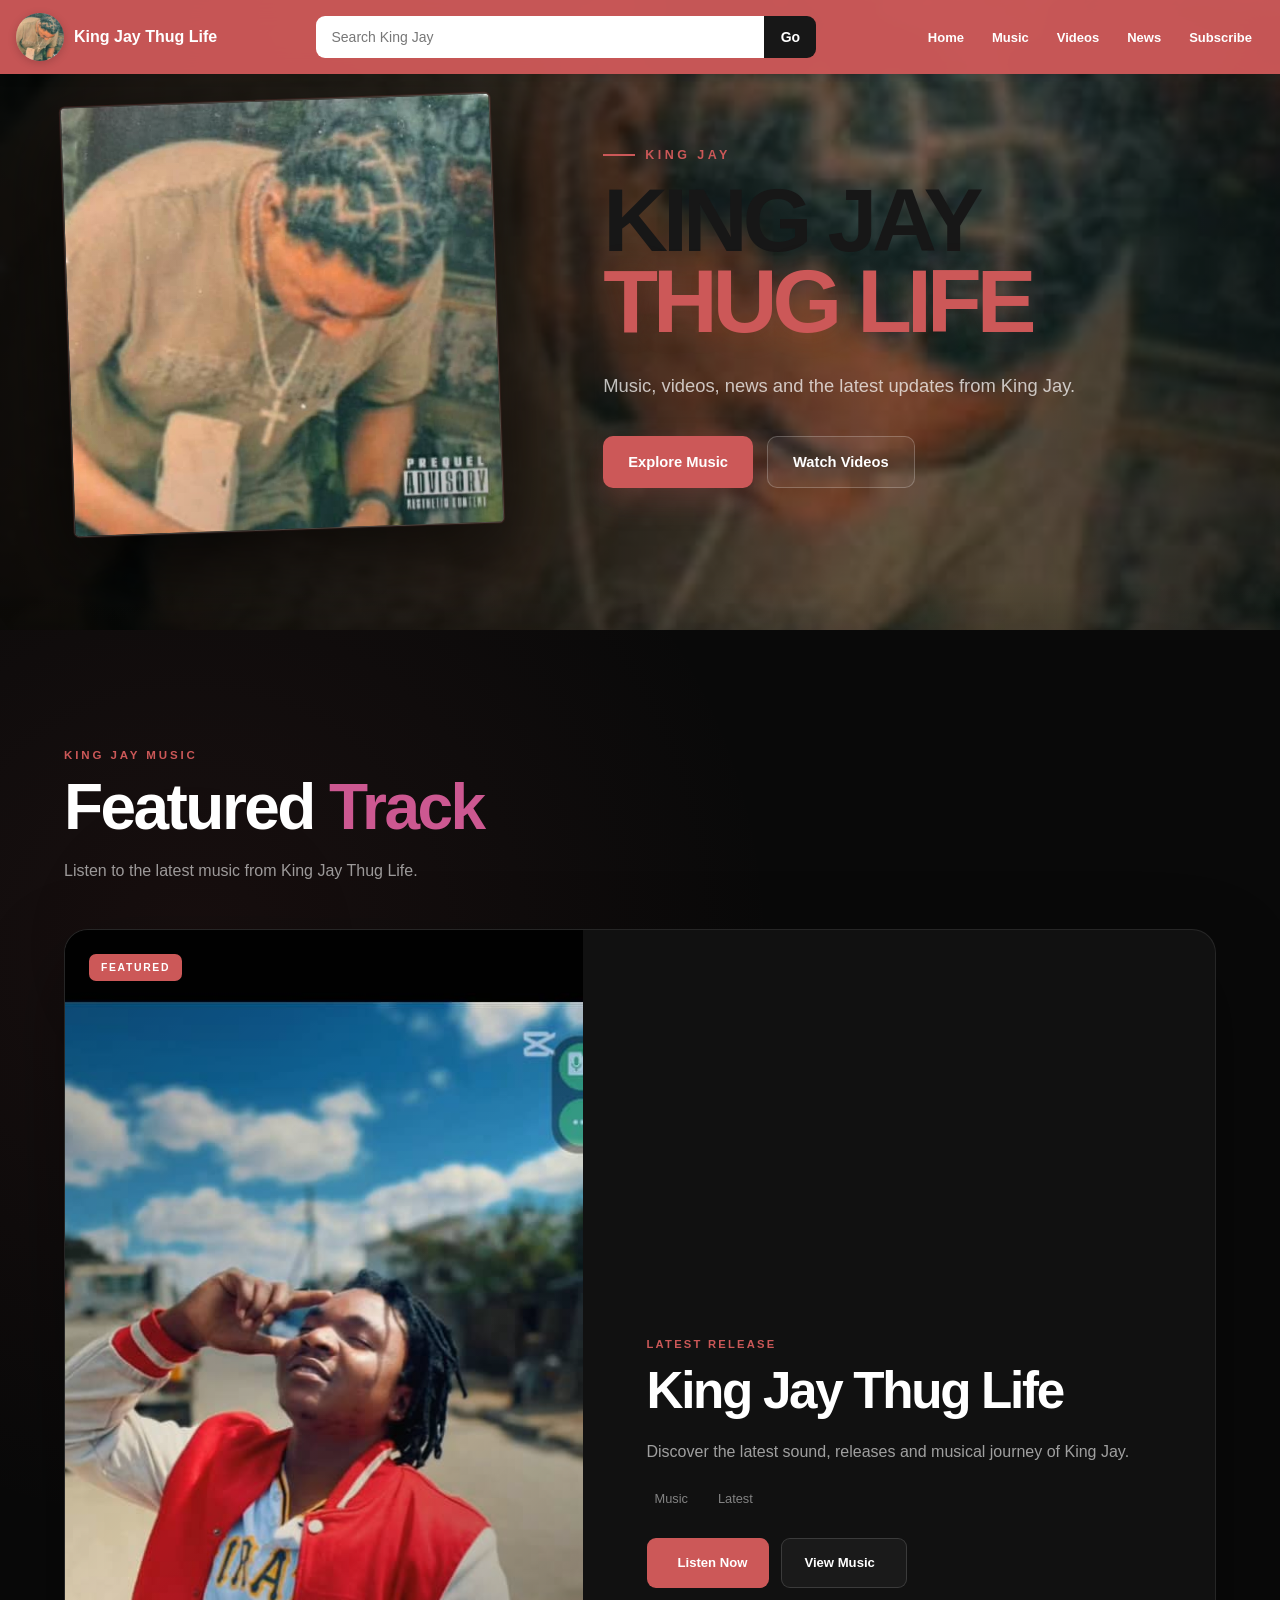
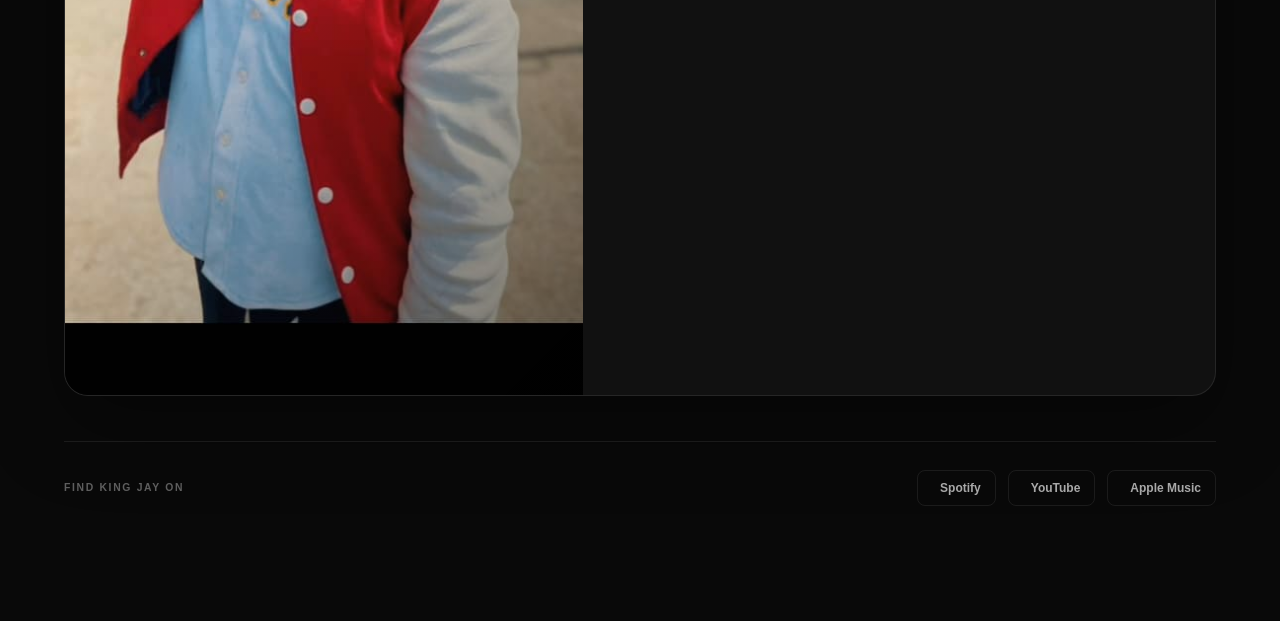
==== index.html @ 15e90f4a "Add files via upload" ====
<!DOCTYPE html>

<html lang="en">

<head>

<meta charset="UTF-8">

<meta
    name="viewport"
    content="width=device-width, initial-scale=1.0"
>

<meta
    name="description"
    content="King Jay Thug Life — Music, Videos, News and Updates"
>

<meta
    name="theme-color"
    content="#cc5858"
>

<title>King Jay Thug Life</title>
<link rel="stylesheet" href="CSS/headers.css">
<link rel="stylesheet" href="CSS/hero.css">
<link rel="stylesheet" href="CSS/feature.css">


</head>

<body>
<!-- =========================================================
     HEADER
========================================================== -->

<header class="header">


    <!-- =====================================================
         LEFT HEADER
    ====================================================== -->

    <div class="leftheader-wrapper">

        <div class="brand-image">

            <a href="home.html">

                <img
                    src="images/kingjay (1).jpeg"
                    alt="King Jay"
                    width="50"
                    height="50"
                >

            </a>

        </div>


        <div class="band-wrapper">

            <a href="home.html">
                King Jay Thug Life
            </a>

        </div>

    </div>



    <!-- =====================================================
         MIDDLE HEADER
    ====================================================== -->

    <div class="middleheader-wrapper">

        <form
            action=""
            method="post"
            class="search-form"
        >

            <div class="search-wrapper">

                <input
                    type="text"
                    name="search"
                    class="search"
                    placeholder="Search King Jay"
                    aria-label="Search King Jay"
                >

                <button
                    type="submit"
                    name="submit-search"
                    class="gobtn"
                >
                    Go
                </button>

            </div>

        </form>

    </div>



    <!-- =====================================================
         DESKTOP NAVIGATION
    ====================================================== -->

    <div class="rightheader-wrapper">


        <nav
            class="desktop-navigation"
            aria-label="Main navigation"
        >

<a href="#" class="nav">Home</a>

<a href="#" class="nav">Music</a>
<a href="#" class="nav">Videos</a>
<a href="#" class="nav">News</a>
<a href="#" class="nav">Subscribe</a>

        </nav>


    </div>



    <!-- =====================================================
         MOBILE HAMBURGER
    ====================================================== -->

    <button
        type="button"
        class="menu-toggle"
        id="menu-toggle"
        aria-label="Open menu"
        aria-expanded="false"
        aria-controls="mobile-menu"
    >

        <span></span>
        <span></span>
        <span></span>

    </button>


</header>



<!-- =========================================================
     MOBILE MENU OVERLAY
========================================================== -->

<div
    class="menu-overlay"
    id="menu-overlay"
    aria-hidden="true"
></div>



<!-- =========================================================
     MOBILE OFF-CANVAS MENU
========================================================== -->

<aside
    class="mobile-menu"
    id="mobile-menu"
    aria-label="Mobile navigation"
>


    <!-- Mobile menu top -->

    <div class="mobile-menu-header">


        <div class="mobile-menu-brand">


            <a href="home.html">

                <img
                    src="images/kingjay (1).jpeg"
                    alt="King Jay"
                    width="45"
                    height="45"
                >

            </a>


            <span>
                King Jay Thug Life
            </span>


        </div>



        <button
            type="button"
            class="menu-close"
            id="menu-close"
            aria-label="Close menu"
        >

            <span>&times;</span>

        </button>


    </div>



    <!-- Mobile search -->

    <div class="mobile-search-wrapper">


        <form
            action=""
            method="post"
            class="search-form"
        >

            <div class="search-wrapper">

                <input
                    type="text"
                    name="search"
                    class="search"
                    placeholder="Search King Jay"
                    aria-label="Search King Jay"
                >

                <button
                    type="submit"
                    name="submit-search"
                    class="gobtn"
                >
                    Go
                </button>

            </div>

        </form>


    </div>



    <!-- Mobile navigation -->

    <nav
        class="mobile-navigation"
        aria-label="Mobile main navigation"
    >


    <a href="#" class="nav">Home</a>


          <a href="#" class="nav">Music</a>


        <a href="#" class="nav">Videos</a>


          <a href="#" class="nav">News</a>
        <a href="#" class="nav">Subscribe</a>


    </nav>


</aside>



<!-- =========================================================
     MAIN CONTENT
========================================================== -->

    <main id="main-content">


    <!-- =========================================================
         HERO SECTION
    ========================================================== -->

    <section
        class="hero"
        id="hero"
        aria-labelledby="hero-title"
    >


        <!-- Hero visual -->

        <div class="hero-background">

            <img
                src="images/kingjay (1).jpeg"
                alt=""
                aria-hidden="true"
            >

        </div>


        <!-- Dark / visual overlay -->

        <div
            class="hero-overlay"
            aria-hidden="true"
        ></div>


        <!-- Hero content -->

        <div class="hero-container">


            <!-- Artist image -->

            <div class="hero-image-wrapper">

                <div class="hero-image">

                    <img
                        src="images/kingjay (1).jpeg"
                        alt="King Jay"
                    >

                </div>

            </div>



            <!-- Artist information -->

            <div class="hero-content">


                <span class="hero-label">
                    KING JAY
                </span>


                <h1 id="hero-title">
                    King Jay
                    <span>Thug Life</span>
                </h1>


                <p class="hero-description">
                    Music, videos, news and the latest
                    updates from King Jay.
                </p>



                <!-- Hero actions -->

                <div class="hero-actions">


                    <a
                        href="music.html"
                        class="hero-btn hero-btn-primary"
                    >
                        Explore Music
                    </a>


                    <a
                        href="videos.html"
                        class="hero-btn hero-btn-secondary"
                    >
                        Watch Videos
                    </a>


                </div>


            </div>


        </div>


        <!-- Scroll indicator -->

        <a
            href="#featured"
            class="hero-scroll"
            aria-label="Scroll to featured content"
        >

            <span>
                Explore
            </span>

            <span
                class="hero-scroll-arrow"
                aria-hidden="true"
            >
                ↓
            </span>

        </a>


    </section>



    <!-- =========================================================
         FEATURED SECTION
         Reserved for next part.
    ========================================================== -->

<section class="featured" id="featured">

    <div class="featured-container">

        <!-- SECTION HEADER -->
        <div class="section-heading">

            <span class="section-label">
                KING JAY MUSIC
            </span>

            <h2>
                Featured <span>Track</span>
            </h2>

            <p>
                Listen to the latest music from King Jay Thug Life.
            </p>

        </div>


        <!-- FEATURED MUSIC CARD -->
        <article class="featured-music-card">

            <!-- ARTWORK -->
            <div class="featured-artwork">

                <img
                    src="images/kingjay (6).jpeg"
                    alt="King Jay featured music artwork"
                >

                <div class="artwork-overlay">
                    <span class="artwork-badge">
                        FEATURED
                    </span>
                </div>

            </div>


            <!-- MUSIC INFORMATION -->
            <div class="featured-music-info">

                <span class="track-category">
                    LATEST RELEASE
                </span>

                <h3>
                    King Jay Thug Life
                </h3>

                <p class="track-description">
                    Discover the latest sound, releases and
                    musical journey of King Jay.
                </p>


                <!-- MUSIC META -->
                <div class="track-meta">

                    <span>
                        <i class="fa-solid fa-music"></i>
                        Music
                    </span>

                    <span>
                        <i class="fa-regular fa-clock"></i>
                        Latest
                    </span>

                </div>


                <!-- ACTIONS -->
                <div class="track-actions">

                    <a
                        href="music.html"
                        class="track-btn track-btn-primary"
                    >
                        <i class="fa-solid fa-play"></i>
                        Listen Now
                    </a>

                    <a
                        href="music.html"
                        class="track-btn track-btn-secondary"
                    >
                        View Music
                        <i class="fa-solid fa-arrow-right"></i>
                    </a>

                </div>

            </div>

        </article>


        <!-- MUSIC PLATFORM LINKS -->
        <div class="music-platforms">

            <span class="platforms-label">
                FIND KING JAY ON
            </span>

            <div class="platform-links">

                <a href="#" aria-label="Spotify">
                    <i class="fa-brands fa-spotify"></i>
                    Spotify
                </a>

                <a href="#" aria-label="YouTube">
                    <i class="fa-brands fa-youtube"></i>
                    YouTube
                </a>

                <a href="#" aria-label="Apple Music">
                    <i class="fa-solid fa-music"></i>
                    Apple Music
                </a>

            </div>

        </div>

    </div>

</section>

</main>



<!-- =========================================================
     JAVASCRIPT
     We will connect this after the CSS.
========================================================== -->

<script src="JS/index.js"></script>


</body>

</html>
---- CSS/headers.css ----
/* ============================================================
KING JAY THUG LIFE
PROFESSIONAL RESPONSIVE HEADER
============================================================ */

/* ============================================================
GLOBAL RESET
============================================================ */

*,
*::before,
*::after {
box-sizing: border-box;
margin: 0;
padding: 0;
}

html {
scroll-behavior: smooth;
}

body {
min-width: 320px;
overflow-x: hidden;
font-family: Arial, Helvetica, sans-serif;
background: #f7f7f7;
color: #171717;
}

button,
input {
font: inherit;
}

button {
cursor: pointer;
}

a {
color: inherit;
text-decoration: none;
}

img {
display: block;
max-width: 100%;
}

/* ============================================================
HEADER
============================================================ */

.header {
position: fixed;
top: 0;
left: 0;
z-index: 1000;

width: 100%;
min-height: 74px;

display: flex;
align-items: center;

padding:
    10px
    max(16px, env(safe-area-inset-right))
    10px
    max(16px, env(safe-area-inset-left));

background: rgba(204, 88, 88, 0.97);

color: #fff;

box-shadow:
    0 2px 12px rgba(0, 0, 0, 0.12);

backdrop-filter: blur(14px);
-webkit-backdrop-filter: blur(14px);


}

/* ============================================================
LEFT HEADER
============================================================ */

.leftheader-wrapper {
flex: 0 0 auto;


display: flex;
align-items: center;

gap: 10px;

padding: 0;

border: none;

min-width: 0;


}

/* ============================================================
BRAND IMAGE
============================================================ */

.brand-image {
flex: 0 0 auto;
}

.brand-image a {
display: flex;
align-items: center;
justify-content: center;


width: 48px;
height: 48px;

overflow: hidden;

border-radius: 50%;

background: rgba(255, 255, 255, 0.15);

box-shadow:
    0 2px 8px rgba(0, 0, 0, 0.18);

transition:
    transform 0.25s ease,
    box-shadow 0.25s ease;


}

.brand-image a:hover {
transform: translateY(-1px);


box-shadow:
    0 5px 14px rgba(0, 0, 0, 0.22);


}

.brand-image img {
width: 100%;
height: 100%;
object-fit: cover;

}

/* ============================================================
BRAND NAME
============================================================ */

.band-wrapper {
min-width: 0;

font-size: 16px;
font-weight: 700;
line-height: 1.2;

white-space: nowrap;

}

.band-wrapper a {
display: block;

overflow: hidden;
text-overflow: ellipsis;

}

.band-wrapper a:hover {
opacity: 0.88;
}

/* ============================================================
MIDDLE HEADER
============================================================ */

.middleheader-wrapper {
flex: 1 1 auto;

min-width: 120px;

display: flex;
align-items: center;
justify-content: center;

padding: 0 14px;

}

.search-form {
width: 100%;
}

.middleheader-wrapper .search-form {
max-width: 500px;
}

/* ============================================================
SEARCH WRAPPER
============================================================ */

.search-wrapper {
width: 100%;

display: flex;
align-items: stretch;


}

/* ============================================================
SEARCH INPUT
============================================================ */

.search {
width: 100%;
min-width: 0;

height: 42px;

padding: 0 14px;

border: 1px solid rgba(255, 255, 255, 0.2);
border-right: none;

border-top-left-radius: 9px;
border-bottom-left-radius: 9px;

outline: none;

background: #fff;

color: #171717;

font-size: 14px;

transition:
    border-color 0.2s ease,
    box-shadow 0.2s ease;


}

.search::placeholder {
color: #777;
}

.search:focus {
border-color: #fff;


box-shadow:
    0 0 0 3px rgba(255, 255, 255, 0.18);


}

/* ============================================================
GO BUTTON
============================================================ */

.gobtn {
flex: 0 0 auto;


min-width: 52px;
height: 42px;

padding: 0 15px;

border: none;

border-top-right-radius: 9px;
border-bottom-right-radius: 9px;

background: #171717;
color: #fff;

font-size: 14px;
font-weight: 700;

transition:
    background 0.2s ease,
    transform 0.2s ease;


}

.gobtn:hover {
background: #000;
}

.gobtn:active {
transform: scale(0.97);
}

/* ============================================================
RIGHT HEADER
============================================================ */

.rightheader-wrapper {
flex: 0 0 auto;


display: flex;
align-items: center;
justify-content: center;

padding: 0;

gap: 5px;

border: none;


}

/* ============================================================
DESKTOP NAVIGATION
============================================================ */

.desktop-navigation {
display: flex;
align-items: center;


gap: 4px;


}

.desktop-navigation form {
margin: 0;
}

.nav {
display: inline-flex;
align-items: center;
justify-content: center;


min-height: 40px;

padding: 9px 12px;

border: none;
border-radius: 8px;

background: transparent;
color: #fff;

font-size: 13px;
font-weight: 600;

white-space: nowrap;

transition:
    background 0.2s ease,
    color 0.2s ease,
    transform 0.2s ease;


}

.nav:hover {
background: rgba(255, 255, 255, 0.15);
}

.nav:active {
transform: scale(0.97);
}

/* ============================================================
HAMBURGER BUTTON
============================================================ */

.menu-toggle {
display: none;


flex: 0 0 auto;

width: 44px;
height: 44px;

padding: 10px;

border: none;
border-radius: 9px;

background: rgba(255, 255, 255, 0.1);

align-items: center;
justify-content: center;
flex-direction: column;

gap: 5px;

transition:
    background 0.2s ease,
    transform 0.2s ease;


}

.menu-toggle:hover {
background: rgba(255, 255, 255, 0.18);
}

.menu-toggle:active {
transform: scale(0.95);
}

.menu-toggle span {
display: block;

width: 21px;
height: 2px;

border-radius: 20px;

background: #fff;

transition:
    transform 0.25s ease,
    opacity 0.2s ease;


}

/* ============================================================
MOBILE MENU OVERLAY
============================================================ */

.menu-overlay {
position: fixed;
inset: 0;


z-index: 1090;

background: rgba(0, 0, 0, 0.55);

opacity: 0;
visibility: hidden;

pointer-events: none;

transition:
    opacity 0.3s ease,
    visibility 0.3s ease;

}

/* ============================================================
MOBILE OFF-CANVAS MENU
============================================================ */

.mobile-menu {
position: fixed;

top: 0;
right: 0;
bottom: 0;

z-index: 1100;

width: min(86vw, 360px);

padding:
    max(18px, env(safe-area-inset-top))
    max(18px, env(safe-area-inset-right))
    max(24px, env(safe-area-inset-bottom))
    max(18px, env(safe-area-inset-left));

overflow-y: auto;
overscroll-behavior: contain;

background: #fff;
color: #171717;

box-shadow:
    -8px 0 30px rgba(0, 0, 0, 0.18);

transform: translateX(105%);
visibility: hidden;

transition:
    transform 0.32s cubic-bezier(0.4, 0, 0.2, 1),
    visibility 0.32s ease;

}

/* ============================================================
MOBILE MENU HEADER
============================================================ */

.mobile-menu-header {
min-height: 55px;

display: flex;
align-items: center;
justify-content: space-between;

gap: 12px;

margin-bottom: 24px;

}

.mobile-menu-brand {
min-width: 0;


display: flex;
align-items: center;

gap: 10px;

font-size: 15px;
font-weight: 700;


}

.mobile-menu-brand img {
flex: 0 0 auto;

width: 44px;
height: 44px;

object-fit: cover;

border-radius: 50%;


}

.mobile-menu-brand span {
overflow: hidden;
text-overflow: ellipsis;
white-space: nowrap;
}

/* ============================================================
MOBILE CLOSE BUTTON
============================================================ */

.menu-close {
flex: 0 0 auto;


width: 42px;
height: 42px;

display: flex;
align-items: center;
justify-content: center;

border: none;
border-radius: 50%;

background: #f1f1f1;
color: #171717;

font-size: 27px;
line-height: 1;

transition:
    background 0.2s ease,
    transform 0.2s ease;


}

.menu-close:hover {
background: #e7e7e7;
}

.menu-close:active {
transform: scale(0.92);
}

/* ============================================================
MOBILE SEARCH
============================================================ */

.mobile-search-wrapper {
width: 100%;

margin-bottom: 25px;


}

.mobile-search-wrapper .search {
border: 1px solid #ddd;
border-right: none;
}

.mobile-search-wrapper .search:focus {
border-color: #cc5858;

box-shadow:
    0 0 0 3px rgba(204, 88, 88, 0.12);

}

.mobile-search-wrapper .gobtn {
background: #cc5858;
}

.mobile-search-wrapper .gobtn:hover {
background: #b94d4d;
}

/* ============================================================
MOBILE NAVIGATION
============================================================ */

.mobile-navigation {
display: flex;
flex-direction: column;

gap: 6px;

}

.mobile-navigation form {
width: 100%;
}

.mobile-navigation .nav {
width: 100%;

min-height: 50px;

justify-content: flex-start;

padding: 12px 15px;

border-radius: 9px;

background: #f6f6f6;

color: #171717;

text-align: left;

font-size: 15px;
```

}

.mobile-navigation .nav:hover {
background: #f0e0e0;
color: #cc5858;
}

/* ============================================================
ACCESSIBILITY
============================================================ */

.menu-toggle:focus-visible,
.menu-close:focus-visible,
.nav:focus-visible,
.gobtn:focus-visible,
.search:focus-visible,
a:focus-visible {
outline: 3px solid rgba(255, 255, 255, 0.75);
outline-offset: 2px;
}

.mobile-navigation .nav:focus-visible,
.mobile-menu a:focus-visible,
.mobile-menu .menu-close:focus-visible,
.mobile-menu .search:focus-visible {
outline-color: #cc5858;
}

.sr-only {
position: absolute;

width: 1px;
height: 1px;

padding: 0;
margin: -1px;

overflow: hidden;

clip: rect(0, 0, 0, 0);

white-space: nowrap;

border: 0;

}

/* ============================================================
TABLET
============================================================ */

@media (max-width: 1100px) {

.header {
    gap: 8px;
}


.middleheader-wrapper {
    padding: 0 10px;
}


.desktop-navigation {
    gap: 2px;
}


.nav {
    padding-left: 9px;
    padding-right: 9px;

    font-size: 12px;
}


.band-wrapper {
    font-size: 15px;
}


}

/* ============================================================
SMALL TABLETS / LARGE PHONES
============================================================ */

@media (max-width: 850px) {


.header {
    min-height: 68px;

    padding-top: 8px;
    padding-bottom: 8px;
}


.leftheader-wrapper {
    flex: 0 0 auto;
}


.band-wrapper {
    max-width: 155px;
}


.middleheader-wrapper {
    padding: 0 8px;
}


.rightheader-wrapper {
    display: none;
}


.desktop-navigation {
    display: none;
}


.menu-toggle {
    display: flex;
}


.middleheader-wrapper .search-form {
    max-width: none;
}

}

/* ============================================================
MOBILE
============================================================ */

@media (max-width: 600px) {

.header {
    min-height: 64px;

    padding:
        8px
        max(12px, env(safe-area-inset-right))
        8px
        max(12px, env(safe-area-inset-left));
}


.leftheader-wrapper {
    gap: 8px;
}


.brand-image a {
    width: 42px;
    height: 42px;
}


.band-wrapper {
    max-width: 125px;

    font-size: 14px;
}


.middleheader-wrapper {
    display: none;
}


.menu-toggle {
    width: 42px;
    height: 42px;
}


.mobile-menu {
    width: min(88vw, 360px);
}

}

/* ============================================================
VERY SMALL PHONES
============================================================ */

@media (max-width: 380px) {

.band-wrapper {
    max-width: 105px;

    font-size: 13px;
}


.brand-image a {
    width: 40px;
    height: 40px;
}


.menu-toggle {
    width: 40px;
    height: 40px;
}


.mobile-menu {
    width: 92vw;
}

}

/* ============================================================
REDUCED MOTION
============================================================ */

@media (prefers-reduced-motion: reduce) {

html {
    scroll-behavior: auto;
}


*,
*::before,
*::after {
    transition-duration: 0.01ms !important;
    animation-duration: 0.01ms !important;
    animation-iteration-count: 1 !important;
}

}

/* ============================================================
   JAVASCRIPT MENU STATES
============================================================ */

.mobile-menu.active {
    transform: translateX(0);
    visibility: visible;
}


.menu-overlay.active {
    opacity: 1;
    visibility: visible;
    pointer-events: auto;
}


body.menu-is-open {
    overflow: hidden;
}


/* ============================================================
   HAMBURGER ACTIVE STATE
============================================================ */

.menu-toggle.active span:nth-child(1) {
    transform: translateY(7px) rotate(45deg);
}


.menu-toggle.active span:nth-child(2) {
    opacity: 0;
}


.menu-toggle.active span:nth-child(3) {
    transform: translateY(-7px) rotate(-45deg);
}
---- CSS/hero.css ----
```css
/* =========================================================
   KING JAY THUG LIFE
   PREMIUM HERO SECTION
   ========================================================= */

.hero {
    position: relative;
    min-height: 100vh;
    min-height: 100svh;
    width: 100%;
    display: flex;
    align-items: center;
    overflow: hidden;
    background: #080808;
    color: #fff;
    isolation: isolate;
}

/* ---------------------------------------------------------
   HERO BACKGROUND
   --------------------------------------------------------- */

.hero-background {
    position: absolute;
    inset: 0;
    z-index: -3;
    overflow: hidden;
}

.hero-background img {
    width: 100%;
    height: 100%;
    object-fit: cover;
    object-position: center;
    filter: scale(1.05);
    animation: heroBackgroundZoom 14s ease-in-out infinite alternate;
}

/* Dark cinematic overlay */

.hero-overlay {
    position: absolute;
    inset: 0;
    z-index: -2;

    background:
        linear-gradient(
            90deg,
            rgba(0, 0, 0, 0.92) 0%,
            rgba(0, 0, 0, 0.78) 38%,
            rgba(0, 0, 0, 0.48) 70%,
            rgba(0, 0, 0, 0.72) 100%
        );
}

/* Additional bottom fade */

.hero::after {
    content: "";
    position: absolute;
    left: 0;
    right: 0;
    bottom: 0;
    height: 35%;
    z-index: -1;

    background:
        linear-gradient(
            to top,
            rgba(0, 0, 0, 0.9),
            transparent
        );

    pointer-events: none;
}

/* ---------------------------------------------------------
   HERO CONTAINER
   --------------------------------------------------------- */

.hero-container {
    width: min(1200px, 92%);
    margin: 0 auto;

    display: grid;
    grid-template-columns: minmax(280px, 0.85fr) minmax(350px, 1.15fr);
    align-items: center;
    gap: clamp(40px, 7vw, 100px);

    padding-top: 100px;
    padding-bottom: 100px;
}

/* ---------------------------------------------------------
   HERO IMAGE
   --------------------------------------------------------- */

.hero-image-wrapper {
    display: flex;
    justify-content: center;
    align-items: center;
}

.hero-image {
    position: relative;
    width: clamp(240px, 34vw, 430px);
    aspect-ratio: 1 / 1;

    border-radius: 5px;
    overflow: hidden;

    border: 1px solid rgba(255, 255, 255, 0.2);

    box-shadow:
        0 30px 80px rgba(0, 0, 0, 0.65),
        0 0 0 1px rgba(204, 88, 88, 0.18);

    transform: rotate(-2deg);
    transition:
        transform 0.5s ease,
        box-shadow 0.5s ease;
}

.hero-image::before {
    content: "";
    position: absolute;
    inset: 0;
    z-index: 1;

    background:
        linear-gradient(
            135deg,
            rgba(204, 88, 88, 0.18),
            transparent 45%,
            rgba(0, 0, 0, 0.3)
        );

    pointer-events: none;
}

.hero-image img {
    width: 100%;
    height: 100%;
    display: block;

    object-fit: cover;
    object-position: center;

    transition: transform 0.7s ease;
}

.hero-image:hover {
    /*transform: rotate(0deg) translateY(-8px);*/

    box-shadow:
        0 40px 100px rgba(0, 0, 0, 0.75),
        0 0 35px rgba(204, 88, 88, 0.18);
}

.hero-image:hover img {
    transform: scale(1.06);
}

/* ---------------------------------------------------------
   HERO CONTENT
   --------------------------------------------------------- */

.hero-content {
    max-width: 650px;
    animation: heroContentReveal 0.9s ease both;
}

.hero-label {
    display: inline-flex;
    align-items: center;
    gap: 10px;

    margin-bottom: 18px;

    color: #cc5858;

    font-size: 0.78rem;
    font-weight: 800;
    letter-spacing: 0.28em;
    text-transform: uppercase;
}

.hero-label::before {
    content: "";
    width: 32px;
    height: 2px;
    background: #cc5858;
}

/* ---------------------------------------------------------
   HERO TITLE
   --------------------------------------------------------- */

.hero-content h1 {
    margin: 0;

    font-size: clamp(3.2rem, 7vw, 7rem);
    line-height: 0.9;
    letter-spacing: -0.055em;
    font-weight: 900;

    text-transform: uppercase;
}

.hero-content h1 span {
    display: block;

    color: #cc5858;

    text-shadow:
        0 0 30px rgba(204, 88, 88, 0.16);
}

/* ---------------------------------------------------------
   DESCRIPTION
   --------------------------------------------------------- */

.hero-description {
    max-width: 540px;
    margin-top: 28px;

    color: rgba(255, 255, 255, 0.72);

    font-size: clamp(1rem, 1.5vw, 1.15rem);
    line-height: 1.75;
}

/* ---------------------------------------------------------
   HERO ACTIONS
   --------------------------------------------------------- */

.hero-actions {
    display: flex;
    align-items: center;
    flex-wrap: wrap;
    gap: 14px;

    margin-top: 34px;
}

.hero-btn {
    min-height: 52px;
    padding: 0 25px;

    display: inline-flex;
    align-items: center;
    justify-content: center;

    border-radius: 10px;

    font-size: 0.92rem;
    font-weight: 800;
    text-decoration: none;

    transition:
        transform 0.25s ease,
        background 0.25s ease,
        color 0.25s ease,
        border-color 0.25s ease,
        box-shadow 0.25s ease;
}

.hero-btn-primary {
    background: #cc5858;
    color: #fff;

    box-shadow:
        0 12px 30px rgba(204, 88, 88, 0.25);
}

.hero-btn-primary:hover {
    background: #d96a6a;
    transform: translateY(-3px);

    box-shadow:
        0 18px 38px rgba(204, 88, 88, 0.35);
}

.hero-btn-secondary {
    background: rgba(255, 255, 255, 0.06);
    color: #fff;

    border: 1px solid rgba(255, 255, 255, 0.22);

    backdrop-filter: blur(10px);
}

.hero-btn-secondary:hover {
    background: #fff;
    color: #111;

    border-color: #fff;
    transform: translateY(-3px);
}

/* ---------------------------------------------------------
   SCROLL INDICATOR
   --------------------------------------------------------- */

.hero-scroll {
    position: absolute;
    left: 50%;
    bottom: 28px;

    transform: translateX(-50%);

    display: flex;
    flex-direction: column;
    align-items: center;
    gap: 6px;

    color: rgba(255, 255, 255, 0.58);

    font-size: 0.68rem;
    font-weight: 700;
    letter-spacing: 0.18em;
    text-transform: uppercase;

    text-decoration: none;

    transition:
        color 0.25s ease,
        transform 0.25s ease;
}

.hero-scroll:hover {
    color: #fff;
    transform: translateX(-50%) translateY(-4px);
}

.hero-scroll-arrow {
    font-size: 1.2rem;
    line-height: 1;

    animation: scrollArrow 1.8s ease-in-out infinite;
}

/* ---------------------------------------------------------
   FEATURED SECTION FOUNDATION
   --------------------------------------------------------- */

.featured {
    position: relative;

    min-height: 400px;
    padding: 100px 5%;

    background: #0b0b0b;
    color: #fff;
}

/* ---------------------------------------------------------
   ANIMATIONS
   --------------------------------------------------------- */

@keyframes heroBackgroundZoom {

    from {
        transform: scale(1.05);
    }

    to {
        transform: scale(1.12);
    }
}

@keyframes heroContentReveal {

    from {
        opacity: 0;
        transform: translateY(35px);
    }

    to {
        opacity: 1;
        transform: translateY(0);
    }
}

@keyframes scrollArrow {

    0%,
    100% {
        transform: translateY(0);
    }

    50% {
        transform: translateY(7px);
    }
}

/* =========================================================
   TABLETS
   ========================================================= */

@media (max-width: 900px) {

    .hero-container {
        grid-template-columns: 1fr;
        text-align: center;

        gap: 45px;

        padding-top: 130px;
        padding-bottom: 100px;
    }

    .hero-image-wrapper {
        order: 1;
    }

    .hero-content {
        order: 2;
        margin: 0 auto;
    }

    .hero-image {
        width: clamp(230px, 48vw, 340px);
    }

    .hero-label {
        justify-content: center;
    }

    .hero-label::before {
        display: none;
    }

    .hero-description {
        margin-left: auto;
        margin-right: auto;
    }

    .hero-actions {
        justify-content: center;
    }

    .hero-overlay {
        background:
            linear-gradient(
                180deg,
                rgba(0, 0, 0, 0.82),
                rgba(0, 0, 0, 0.65) 50%,
                rgba(0, 0, 0, 0.9)
            );
    }
}

/* =========================================================
   MOBILE
   ========================================================= */

@media (max-width: 600px) {

    .hero {
        min-height: 100svh;
    }

    .hero-container {
        width: 90%;

        gap: 30px;

        padding-top: 125px;
        padding-bottom: 90px;
    }

    .hero-image {
        width: min(72vw, 290px);
       
    }

    .hero-content h1 {
        font-size: clamp(2.8rem, 15vw, 4.5rem);
        line-height: 0.92;
    }

    .hero-description {
        margin-top: 20px;

        font-size: 0.95rem;
        line-height: 1.65;
    }

    .hero-actions {
        width: 100%;
        flex-direction: column;

        margin-top: 26px;
    }

    .hero-btn {
        width: 100%;
        max-width: 330px;
    }

    .hero-scroll {
        bottom: 18px;
    }
}

/* =========================================================
   SMALL PHONES
   ========================================================= */

@media (max-width: 380px) {

    .hero-container {
        padding-top: 115px;
        gap: 24px;
    }

    .hero-image {
        width: 220px;
    }

    .hero-content h1 {
        font-size: 2.7rem;
    }

    .hero-description {
        font-size: 0.88rem;
    }

    .hero-btn {
        min-height: 48px;
    }

    .hero-scroll {
        display: none;
    }
}

/* =========================================================
   ACCESSIBILITY
   ========================================================= */

@media (prefers-reduced-motion: reduce) {

    .hero-background img,
    .hero-content,
    .hero-scroll-arrow {
        animation: none;
    }

    .hero-image,
    .hero-image img,
    .hero-btn,
    .hero-scroll {
        transition: none;
    }
}
---- CSS/feature.css ----
/* =========================================================
   FEATURED MUSIC
   ========================================================= */

.featured {
    background:
        radial-gradient(
            circle at 15% 20%,
            rgba(204, 88, 88, 0.08),
            transparent 35%
        ),
        #090909;

    padding: clamp(70px, 9vw, 120px) 5%;
}

.featured-container {
    width: min(1180px, 100%);
    margin: 0 auto;
}


/* ---------------------------------------------------------
   SECTION HEADING
   --------------------------------------------------------- */

.section-heading {
    max-width: 650px;
    margin-bottom: 45px;
}

.section-label {
    display: inline-block;

    color: #cc5858;

    font-size: 0.72rem;
    font-weight: 800;
    letter-spacing: 0.25em;
}

.section-heading h2 {
    margin-top: 12px;

    color: #fff;

    font-size: clamp(2.3rem, 5vw, 4rem);
    line-height: 1;
    letter-spacing: -0.04em;
}

.section-heading h2 span {
    color: #cc5891;
}

.section-heading p {
    margin-top: 18px;

    color: rgba(255, 255, 255, 0.58);

    font-size: 1rem;
    line-height: 1.7;
}


/* ---------------------------------------------------------
   FEATURED CARD
   --------------------------------------------------------- */

.featured-music-card {
    display: grid;
    grid-template-columns: minmax(300px, 0.9fr) minmax(350px, 1.1fr);

    min-height: 470px;

    overflow: hidden;

    background: #111;

    border: 1px solid rgba(255, 255, 255, 0.09);
    border-radius: 24px;

    box-shadow:
        0 30px 80px rgba(0, 0, 0, 0.35);
}


/* ---------------------------------------------------------
   ARTWORK
   --------------------------------------------------------- */

.featured-artwork {
    position: relative;

    min-height: 470px;

    overflow: hidden;

    background: #151515;
}

.featured-artwork img {
    width: 100%;
    height: 100%;

    display: block;

    object-fit: cover;

    transition: transform 0.7s ease;
}

.featured-music-card:hover
.featured-artwork img {
    transform: scale(1.05);
}

.artwork-overlay {
    position: absolute;
    inset: 0;

    display: flex;
    align-items: flex-start;
    justify-content: flex-start;

    padding: 24px;

    background:
        linear-gradient(
            135deg,
            rgba(0, 0, 0, 0.3),
            transparent 45%,
            rgba(0, 0, 0, 0.55)
        );
}

.artwork-badge {
    padding: 8px 12px;

    border-radius: 7px;

    background: #cc5858;
    color: #fff;

    font-size: 0.65rem;
    font-weight: 800;
    letter-spacing: 0.16em;
}


/* ---------------------------------------------------------
   MUSIC INFORMATION
   --------------------------------------------------------- */

.featured-music-info {
    display: flex;
    flex-direction: column;
    justify-content: center;

    padding: clamp(35px, 5vw, 70px);
}

.track-category {
    color: #cc5858;

    font-size: 0.7rem;
    font-weight: 800;
    letter-spacing: 0.2em;
}

.featured-music-info h3 {
    margin-top: 15px;

    color: #fff;

    font-size: clamp(2rem, 4vw, 3.5rem);
    line-height: 1;
    letter-spacing: -0.045em;
}

.track-description {
    max-width: 500px;

    margin-top: 22px;

    color: rgba(255, 255, 255, 0.6);

    font-size: 1rem;
    line-height: 1.75;
}


/* ---------------------------------------------------------
   TRACK META
   --------------------------------------------------------- */

.track-meta {
    display: flex;
    align-items: center;
    flex-wrap: wrap;

    gap: 22px;

    margin-top: 25px;
}

.track-meta span {
    display: inline-flex;
    align-items: center;
    gap: 8px;

    color: rgba(255, 255, 255, 0.48);

    font-size: 0.8rem;
}

.track-meta i {
    color: #cc5858;
}


/* ---------------------------------------------------------
   TRACK ACTIONS
   --------------------------------------------------------- */

.track-actions {
    display: flex;
    align-items: center;
    flex-wrap: wrap;

    gap: 12px;

    margin-top: 32px;
}

.track-btn {
    min-height: 50px;

    padding: 0 22px;

    display: inline-flex;
    align-items: center;
    justify-content: center;

    gap: 9px;

    border-radius: 9px;

    font-size: 0.82rem;
    font-weight: 800;

    text-decoration: none;

    transition:
        transform 0.25s ease,
        background 0.25s ease,
        color 0.25s ease,
        border-color 0.25s ease;
}

.track-btn-primary {
    background: #cc5858;
    color: #fff;
}

.track-btn-primary:hover {
    background: #d96a6a;
    transform: translateY(-3px);
}

.track-btn-secondary {
    border: 1px solid rgba(255, 255, 255, 0.14);

    background: rgba(255, 255, 255, 0.04);

    color: #fff;
}

.track-btn-secondary:hover {
    background: #fff;
    color: #111;

    border-color: #fff;

    transform: translateY(-3px);
}


/* ---------------------------------------------------------
   MUSIC PLATFORMS
   --------------------------------------------------------- */

.music-platforms {
    margin-top: 45px;

    display: flex;
    align-items: center;
    justify-content: space-between;

    gap: 25px;

    padding-top: 28px;

    border-top: 1px solid rgba(255, 255, 255, 0.08);
}

.platforms-label {
    color: rgba(255, 255, 255, 0.35);

    font-size: 0.65rem;
    font-weight: 800;
    letter-spacing: 0.16em;
}

.platform-links {
    display: flex;
    align-items: center;
    flex-wrap: wrap;
    gap: 12px;
}

.platform-links a {
    display: inline-flex;
    align-items: center;
    gap: 8px;

    padding: 10px 14px;

    border: 1px solid rgba(255, 255, 255, 0.08);
    border-radius: 8px;

    color: rgba(255, 255, 255, 0.65);

    font-size: 0.75rem;
    font-weight: 700;

    text-decoration: none;

    transition:
        color 0.25s ease,
        background 0.25s ease,
        border-color 0.25s ease;
}

.platform-links a:hover {
    color: #fff;

    background: rgba(255, 255, 255, 0.06);

    border-color: rgba(255, 255, 255, 0.2);
}

.platform-links i {
    font-size: 1rem;
}


/* =========================================================
   TABLET
   ========================================================= */

@media (max-width: 850px) {

    .featured-music-card {
        grid-template-columns: 1fr;
    }

    .featured-artwork {
        min-height: min(80vw, 500px);
    }

    .featured-music-info {
        padding: 40px;
    }

    .music-platforms {
        align-items: flex-start;
        flex-direction: column;
    }
}


/* =========================================================
   MOBILE
   ========================================================= */

@media (max-width: 600px) {

    .featured {
        padding: 70px 5%;
    }

    .section-heading {
        margin-bottom: 30px;
    }

    .section-heading h2 {
        font-size: 2.4rem;
    }

    .section-heading p {
        font-size: 0.9rem;
    }

    .featured-music-card {
        border-radius: 18px;
    }

    .featured-artwork {
        min-height: 90vw;
        max-height: 430px;
    }

    .artwork-overlay {
        padding: 18px;
    }

    .featured-music-info {
        padding: 30px 24px;
    }

    .featured-music-info h3 {
        font-size: 2rem;
    }

    .track-description {
        font-size: 0.9rem;
    }

    .track-actions {
        flex-direction: column;
        align-items: stretch;
    }

    .track-btn {
        width: 100%;
    }

    .music-platforms {
        margin-top: 35px;
    }

    .platform-links {
        width: 100%;
    }

    .platform-links a {
        flex: 1;
        justify-content: center;
    }
}


/* =========================================================
   SMALL PHONES
   ========================================================= */

@media (max-width: 380px) {

    .featured {
        padding-left: 18px;
        padding-right: 18px;
    }

    .featured-music-info {
        padding: 25px 20px;
    }

    .platform-links {
        flex-direction: column;
        align-items: stretch;
    }

    .platform-links a {
        width: 100%;
    }
}
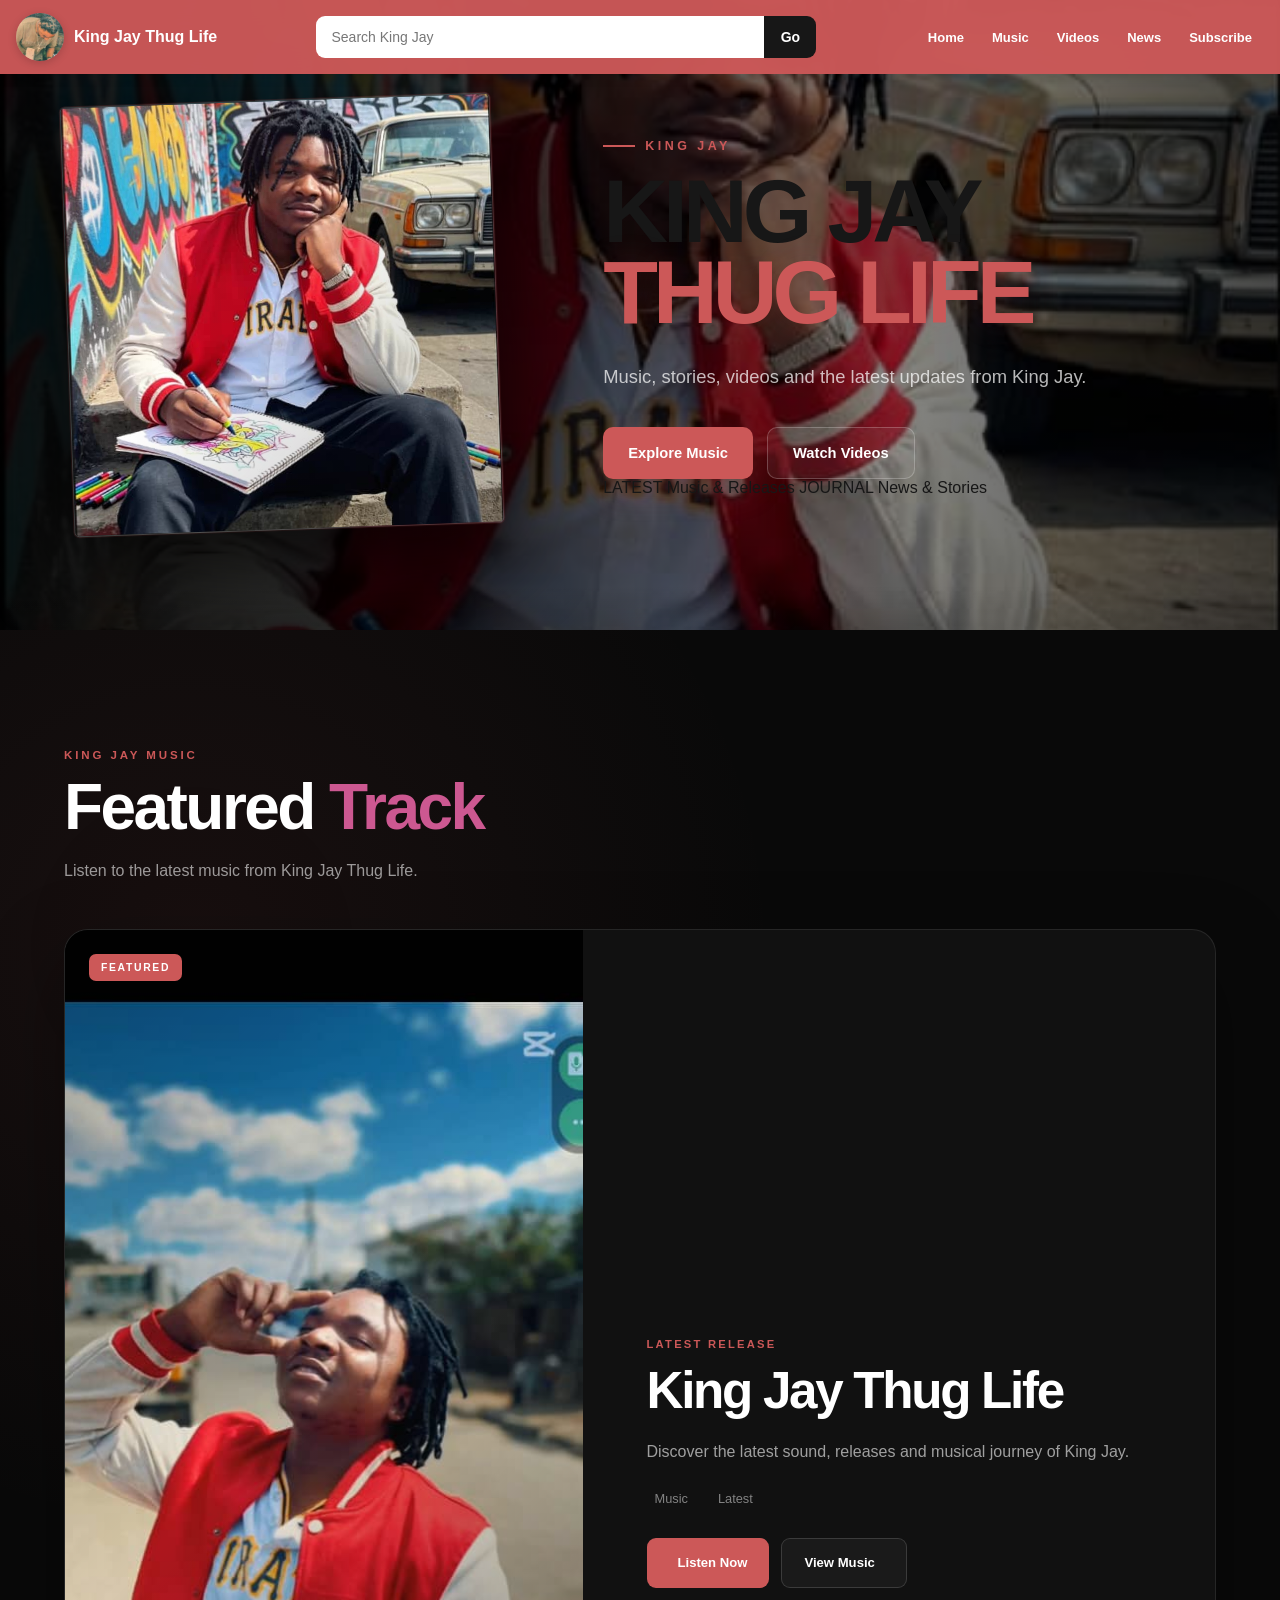
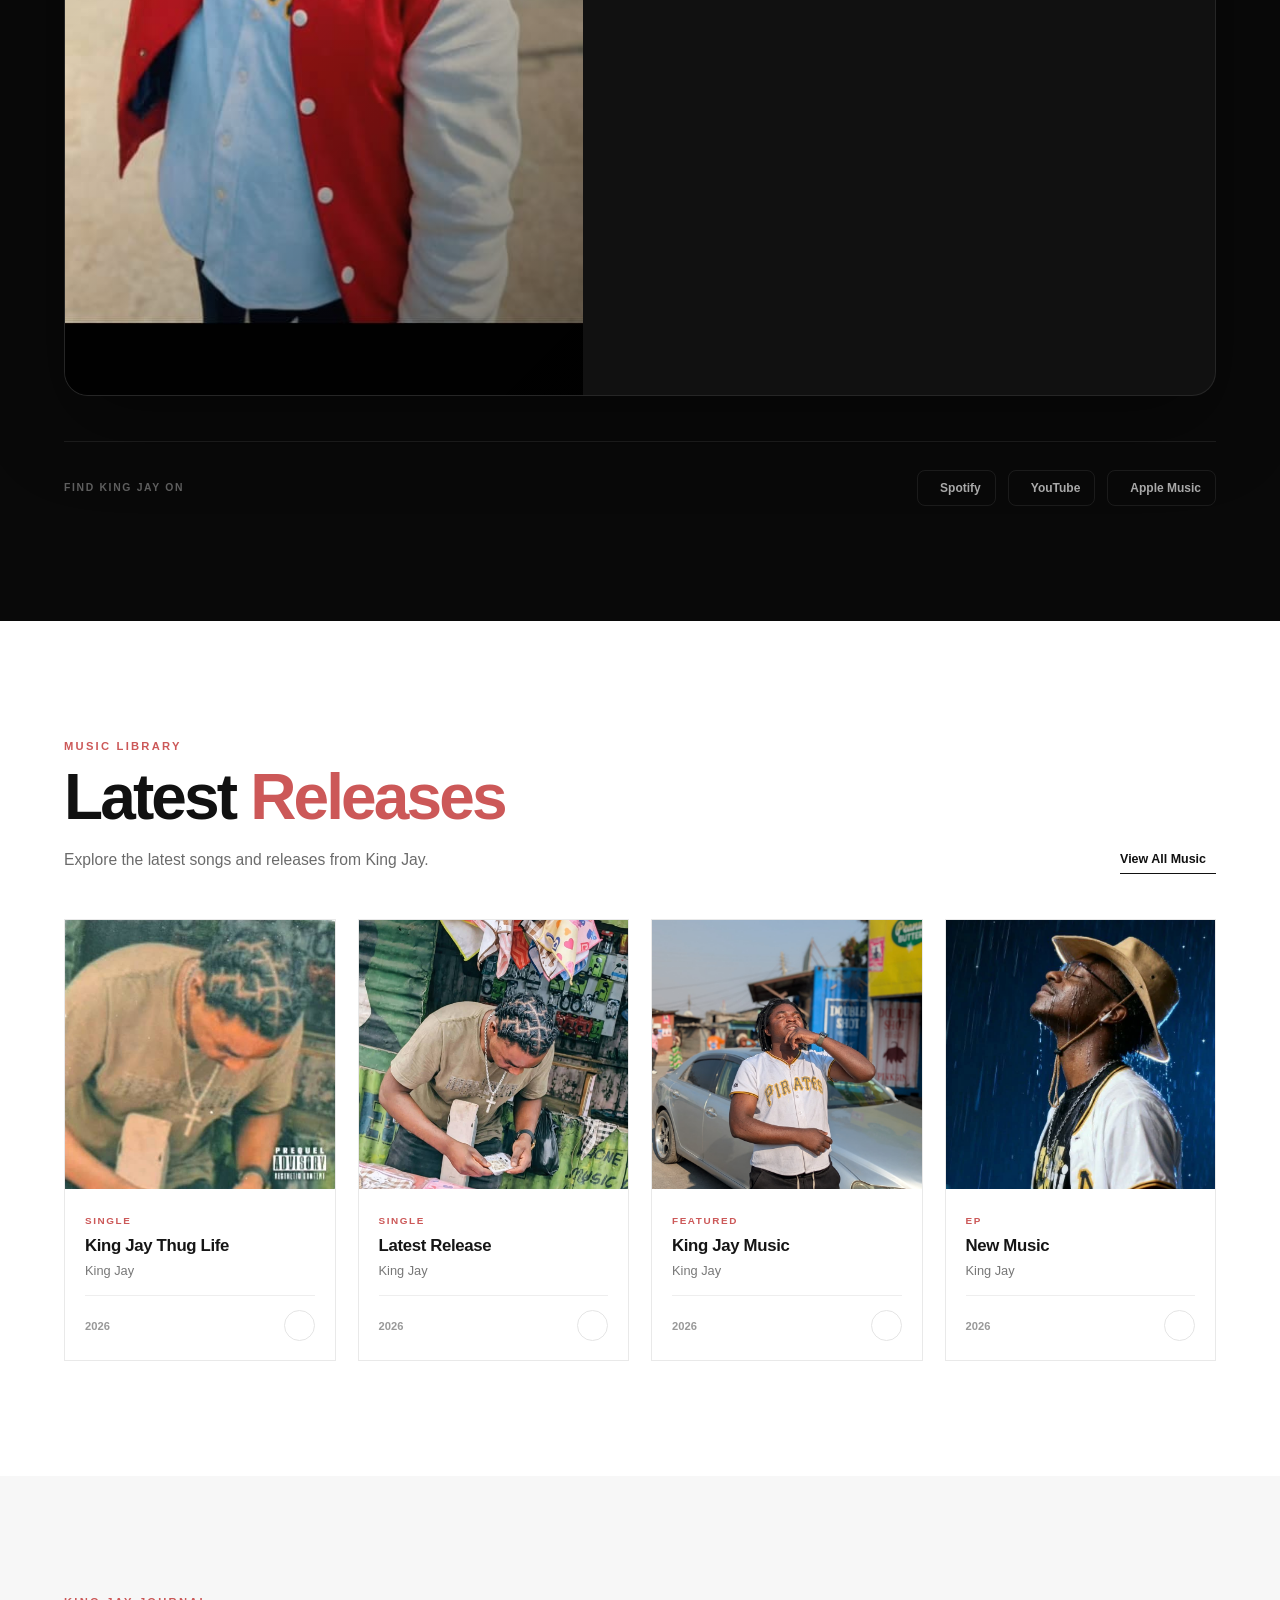
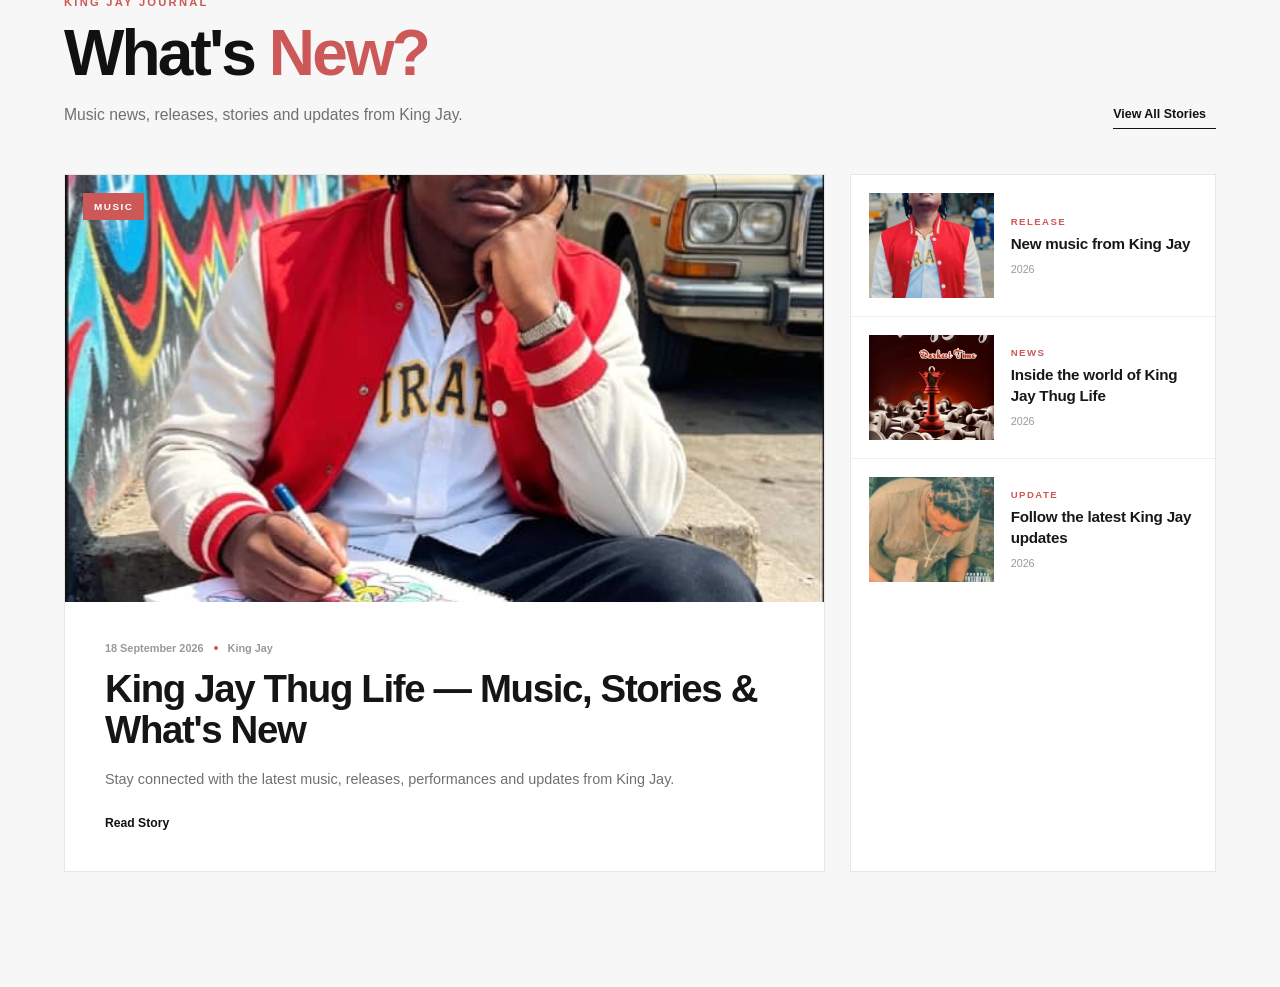
==== commit 1c8eea8b: "Update index.html Updated HTML" ====
--- a/index.html
+++ b/index.html
@@ -25,6 +25,9 @@
 <link rel="stylesheet" href="CSS/headers.css">
 <link rel="stylesheet" href="CSS/hero.css">
 <link rel="stylesheet" href="CSS/feature.css">
+<link rel="stylesheet" href="CSS/latest-release-section.css">
+<link rel="stylesheet" href="CSS/whats-new-section.css">
+
 
 
 </head>
@@ -304,132 +307,216 @@
          HERO SECTION
     ========================================================== -->
 
-    <section
-        class="hero"
-        id="hero"
-        aria-labelledby="hero-title"
+<section
+    class="hero"
+    id="hero"
+    aria-labelledby="hero-title"
+>
+
+    <!--
+    =========================================================
+    HERO BACKGROUND
+    Kept for future dynamic artwork / backend integration.
+    =========================================================
+    -->
+
+    <div
+        class="hero-background"
+        aria-hidden="true"
     >
 
-
-        <!-- Hero visual -->
-
-        <div class="hero-background">
-
-            <img
-                src="images/kingjay (1).jpeg"
-                alt=""
-                aria-hidden="true"
-            >
+        <img
+            src="images/heroImage.jpeg"
+            alt=""
+        >
+
+    </div>
+
+
+    <!--
+    =========================================================
+    HERO OVERLAY
+    Intentionally empty.
+    Kept for structural compatibility.
+    =========================================================
+    -->
+
+    <div
+        class="hero-overlay"
+        aria-hidden="true"
+    ></div>
+
+
+    <!--
+    =========================================================
+    HERO CONTAINER
+    =========================================================
+    -->
+
+    <div class="hero-container">
+
+
+        <!--
+        =====================================================
+        ARTIST ARTWORK
+        =====================================================
+        -->
+
+        <div class="hero-image-wrapper">
+
+            <div class="hero-image">
+
+                <img
+                    src="images/heroImage.jpeg"
+                    alt="King Jay"
+                    loading="eager"
+                >
+
+            </div>
 
         </div>
 
 
-        <!-- Dark / visual overlay -->
-
-        <div
-            class="hero-overlay"
+        <!--
+        =====================================================
+        ARTIST INFORMATION
+        =====================================================
+        -->
+
+        <div class="hero-content">
+
+
+            <!-- Editorial label -->
+
+            <span class="hero-label">
+                KING JAY
+            </span>
+
+
+            <!-- Main artist title -->
+
+            <h1 id="hero-title">
+
+                King Jay
+
+                <span>
+                    Thug Life
+                </span>
+
+            </h1>
+
+
+            <!-- Short artist introduction -->
+
+            <p class="hero-description">
+                Music, stories, videos and the latest
+                updates from King Jay.
+            </p>
+
+
+            <!--
+            =================================================
+            HERO ACTIONS
+            =================================================
+            -->
+
+            <div class="hero-actions">
+
+                <a
+                    href="music.html"
+                    class="hero-btn hero-btn-primary"
+                >
+                    Explore Music
+                </a>
+
+
+                <a
+                    href="videos.html"
+                    class="hero-btn hero-btn-secondary"
+                >
+                    Watch Videos
+                </a>
+
+            </div>
+
+
+            <!--
+            =================================================
+            HERO META
+            Backend-ready information row.
+            =================================================
+            -->
+
+            <div class="hero-meta">
+
+                <span class="hero-meta-item">
+
+                    <span class="hero-meta-label">
+                        LATEST
+                    </span>
+
+                    <span class="hero-meta-value">
+                        Music &amp; Releases
+                    </span>
+
+                </span>
+
+
+                <span class="hero-meta-divider"
+                    aria-hidden="true">
+                </span>
+
+
+                <span class="hero-meta-item">
+
+                    <span class="hero-meta-label">
+                        JOURNAL
+                    </span>
+
+                    <span class="hero-meta-value">
+                        News &amp; Stories
+                    </span>
+
+                </span>
+
+            </div>
+
+
+        </div>
+
+
+    </div>
+
+
+    <!--
+    =========================================================
+    SCROLL INDICATOR
+    =========================================================
+    -->
+
+    <a
+        href="#featured"
+        class="hero-scroll"
+        aria-label="Scroll to featured content"
+    >
+
+        <span>
+            Explore
+        </span>
+
+        <span
+            class="hero-scroll-arrow"
             aria-hidden="true"
-        ></div>
-
-
-        <!-- Hero content -->
-
-        <div class="hero-container">
-
-
-            <!-- Artist image -->
-
-            <div class="hero-image-wrapper">
-
-                <div class="hero-image">
-
-                    <img
-                        src="images/kingjay (1).jpeg"
-                        alt="King Jay"
-                    >
-
-                </div>
-
-            </div>
-
-
-
-            <!-- Artist information -->
-
-            <div class="hero-content">
-
-
-                <span class="hero-label">
-                    KING JAY
-                </span>
-
-
-                <h1 id="hero-title">
-                    King Jay
-                    <span>Thug Life</span>
-                </h1>
-
-
-                <p class="hero-description">
-                    Music, videos, news and the latest
-                    updates from King Jay.
-                </p>
-
-
-
-                <!-- Hero actions -->
-
-                <div class="hero-actions">
-
-
-                    <a
-                        href="music.html"
-                        class="hero-btn hero-btn-primary"
-                    >
-                        Explore Music
-                    </a>
-
-
-                    <a
-                        href="videos.html"
-                        class="hero-btn hero-btn-secondary"
-                    >
-                        Watch Videos
-                    </a>
-
-
-                </div>
-
-
-            </div>
-
-
-        </div>
-
-
-        <!-- Scroll indicator -->
-
-        <a
-            href="#featured"
-            class="hero-scroll"
-            aria-label="Scroll to featured content"
         >
-
-            <span>
-                Explore
-            </span>
-
-            <span
-                class="hero-scroll-arrow"
-                aria-hidden="true"
-            >
-                ↓
-            </span>
-
-        </a>
-
-
-    </section>
+            ↓
+        </span>
+
+    </a>
+
+
+</section>
+
+
 
 
 
@@ -571,6 +658,545 @@
 
 </section>
 
+<!-- =========================================================
+     LATEST RELEASES
+============================================================-->
+
+<section class="latest-releases" id="latest-releases">
+
+    <div class="latest-container">
+
+        <div class="latest-header">
+
+            <div class="latest-heading">
+
+                <span class="section-label">
+                    MUSIC LIBRARY
+                </span>
+
+                <h2>
+                    Latest <span>Releases</span>
+                </h2>
+
+                <p>
+                    Explore the latest songs and releases from King Jay.
+                </p>
+
+            </div>
+
+            <a
+                href="music.html"
+                class="view-all-link"
+            >
+                View All Music
+                <i class="fa-solid fa-arrow-right"></i>
+            </a>
+
+        </div>
+
+
+        <!-- RELEASE GRID -->
+
+        <div class="release-grid" id="release-grid">
+
+
+            <!-- RELEASE 01 -->
+
+            <article
+                class="release-card"
+                data-release-id="release-001"
+                data-release-type="single"
+            >
+
+                <a
+                    href="music.html"
+                    class="release-artwork"
+                >
+
+                    <img
+                        src="images/kingjay (1).jpeg"
+                        alt="King Jay music release"
+                        loading="lazy"
+                    >
+
+                    <span class="release-play">
+                        <i class="fa-solid fa-play"></i>
+                    </span>
+
+                </a>
+
+
+                <div class="release-info">
+
+                    <span class="release-type">
+                        SINGLE
+                    </span>
+
+                    <h3>
+                        King Jay Thug Life
+                    </h3>
+
+                    <p class="release-artist">
+                        King Jay
+                    </p>
+
+                    <div class="release-footer">
+
+                        <span class="release-year">
+                            2026
+                        </span>
+
+                        <a
+                            href="music.html"
+                            class="release-action"
+                            aria-label="Open King Jay Thug Life"
+                        >
+                            <i class="fa-solid fa-arrow-up-right-from-square"></i>
+                        </a>
+
+                    </div>
+
+                </div>
+
+            </article>
+
+
+            <!-- RELEASE 02 -->
+
+            <article
+                class="release-card"
+                data-release-id="release-002"
+                data-release-type="single"
+            >
+
+                <a
+                    href="music.html"
+                    class="release-artwork"
+                >
+
+                    <img
+                        src="images/kingjay (2).jpeg"
+                        alt="King Jay latest release"
+                        loading="lazy"
+                    >
+
+                    <span class="release-play">
+                        <i class="fa-solid fa-play"></i>
+                    </span>
+
+                </a>
+
+
+                <div class="release-info">
+
+                    <span class="release-type">
+                        SINGLE
+                    </span>
+
+                    <h3>
+                        Latest Release
+                    </h3>
+
+                    <p class="release-artist">
+                        King Jay
+                    </p>
+
+                    <div class="release-footer">
+
+                        <span class="release-year">
+                            2026
+                        </span>
+
+                        <a
+                            href="music.html"
+                            class="release-action"
+                            aria-label="Open latest release"
+                        >
+                            <i class="fa-solid fa-arrow-up-right-from-square"></i>
+                        </a>
+
+                    </div>
+
+                </div>
+
+            </article>
+
+
+            <!-- RELEASE 03 -->
+
+            <article
+                class="release-card"
+                data-release-id="release-003"
+                data-release-type="single"
+            >
+
+                <a
+                    href="music.html"
+                    class="release-artwork"
+                >
+
+                    <img
+                        src="images/kingjay (3).jpeg"
+                        alt="King Jay music"
+                        loading="lazy"
+                    >
+
+                    <span class="release-play">
+                        <i class="fa-solid fa-play"></i>
+                    </span>
+
+                </a>
+
+
+                <div class="release-info">
+
+                    <span class="release-type">
+                        FEATURED
+                    </span>
+
+                    <h3>
+                        King Jay Music
+                    </h3>
+
+                    <p class="release-artist">
+                        King Jay
+                    </p>
+
+                    <div class="release-footer">
+
+                        <span class="release-year">
+                            2026
+                        </span>
+
+                        <a
+                            href="music.html"
+                            class="release-action"
+                            aria-label="Open King Jay music"
+                        >
+                            <i class="fa-solid fa-arrow-up-right-from-square"></i>
+                        </a>
+
+                    </div>
+
+                </div>
+
+            </article>
+
+
+            <!-- RELEASE 04 -->
+
+            <article
+                class="release-card"
+                data-release-id="release-004"
+                data-release-type="single"
+            >
+
+                <a
+                    href="music.html"
+                    class="release-artwork"
+                >
+
+                    <img
+                        src="images/EPcover.jpeg"
+                        alt="King Jay release"
+                        loading="lazy"
+                    >
+
+                    <span class="release-play">
+                        <i class="fa-solid fa-play"></i>
+                    </span>
+
+                </a>
+
+
+                <div class="release-info">
+
+                    <span class="release-type">
+                        EP
+                    </span>
+
+                    <h3>
+                        New Music
+                    </h3>
+
+                    <p class="release-artist">
+                        King Jay
+                    </p>
+
+                    <div class="release-footer">
+
+                        <span class="release-year">
+                            2026
+                        </span>
+
+                        <a
+                            href="music.html"
+                            class="release-action"
+                            aria-label="Open new music"
+                        >
+                            <i class="fa-solid fa-arrow-up-right-from-square"></i>
+                        </a>
+
+                    </div>
+
+                </div>
+
+            </article>
+
+        </div>
+
+    </div>
+
+</section>
+
+
+<!-- =========================================================
+     WHAT'S NEW / MUSIC BLOG
+     Backend-ready article structure
+     ========================================================= -->
+
+<section class="blog-section" id="whats-new">
+
+    <div class="blog-container">
+
+        <!-- SECTION HEADER -->
+
+        <div class="blog-header">
+
+            <div class="blog-heading">
+
+                <span class="section-label">
+                    KING JAY JOURNAL
+                </span>
+
+                <h2>
+                    What's <span>New?</span>
+                </h2>
+
+                <p>
+                    Music news, releases, stories and updates from King Jay.
+                </p>
+
+            </div>
+
+            <a
+                href="news.html"
+                class="view-all-link"
+            >
+                View All Stories
+                <i class="fa-solid fa-arrow-right"></i>
+            </a>
+
+        </div>
+
+
+        <!-- BLOG CONTENT -->
+
+        <div class="blog-layout">
+
+
+            <!-- FEATURED STORY -->
+
+            <article
+                class="featured-story"
+                data-article-id="article-001"
+                data-category="music"
+            >
+
+                <a
+                    href="news.html"
+                    class="featured-story-image"
+                >
+
+                    <img
+                        src="images/heroImage.jpeg"
+                        alt="King Jay featured story"
+                        loading="lazy"
+                    >
+
+                    <span class="story-category">
+                        MUSIC
+                    </span>
+
+                </a>
+
+
+                <div class="featured-story-content">
+
+                    <div class="story-meta">
+
+                        <span>
+                            18 September 2026
+                        </span>
+
+                        <span class="meta-dot"></span>
+
+                        <span>
+                            King Jay
+                        </span>
+
+                    </div>
+
+                    <h3>
+                        King Jay Thug Life — Music, Stories & What's New
+                    </h3>
+
+                    <p>
+                        Stay connected with the latest music,
+                        releases, performances and updates from King Jay.
+                    </p>
+
+                    <a
+                        href="news.html"
+                        class="read-story"
+                    >
+                        Read Story
+                        <i class="fa-solid fa-arrow-right"></i>
+                    </a>
+
+                </div>
+
+            </article>
+
+
+            <!-- STORY LIST -->
+
+            <div class="story-list">
+
+
+                <!-- STORY 01 -->
+
+                <article
+                    class="story-item"
+                    data-article-id="article-002"
+                    data-category="release"
+                >
+
+                    <a
+                        href="news.html"
+                        class="story-item-image"
+                    >
+
+                        <img
+                            src="images/kingjay (5).jpeg"
+                            alt="King Jay new music"
+                            loading="lazy"
+                        >
+
+                    </a>
+
+
+                    <div class="story-item-content">
+
+                        <span class="story-item-category">
+                            RELEASE
+                        </span>
+
+                        <h3>
+                            New music from King Jay
+                        </h3>
+
+                        <div class="story-item-meta">
+                            2026
+                        </div>
+
+                    </div>
+
+                </article>
+
+
+                <!-- STORY 02 -->
+
+                <article
+                    class="story-item"
+                    data-article-id="article-003"
+                    data-category="news"
+                >
+
+                    <a
+                        href="news.html"
+                        class="story-item-image"
+                    >
+
+                        <img
+                            src="images/hereoImage2.jpeg"
+                            alt="King Jay music news"
+                            loading="lazy"
+                        >
+
+                    </a>
+
+
+                    <div class="story-item-content">
+
+                        <span class="story-item-category">
+                            NEWS
+                        </span>
+
+                        <h3>
+                            Inside the world of King Jay Thug Life
+                        </h3>
+
+                        <div class="story-item-meta">
+                            2026
+                        </div>
+
+                    </div>
+
+                </article>
+
+
+                <!-- STORY 03 -->
+
+                <article
+                    class="story-item"
+                    data-article-id="article-004"
+                    data-category="update"
+                >
+
+                    <a
+                        href="news.html"
+                        class="story-item-image"
+                    >
+
+                        <img
+                            src="images/kingjay (1).jpeg"
+                            alt="King Jay latest update"
+                            loading="lazy"
+                        >
+
+                    </a>
+
+
+                    <div class="story-item-content">
+
+                        <span class="story-item-category">
+                            UPDATE
+                        </span>
+
+                        <h3>
+                            Follow the latest King Jay updates
+                        </h3>
+
+                        <div class="story-item-meta">
+                            2026
+                        </div>
+
+                    </div>
+
+                </article>
+
+
+            </div>
+
+        </div>
+
+    </div>
+
+</section>
+
+
+
 </main>
 
 
--- a/CSS/latest-release-section.css
+++ b/CSS/latest-release-section.css
@@ -0,0 +1,412 @@
+
+/* =========================================================
+   LATEST RELEASES
+   CLEAN EDITORIAL MUSIC BLOG
+   ========================================================= */
+
+.latest-releases {
+    background: #ffffff;
+    color: #111111;
+
+    padding: clamp(75px, 9vw, 120px) 5%;
+}
+
+.latest-container {
+    width: min(1180px, 100%);
+    margin: 0 auto;
+}
+
+
+/* ---------------------------------------------------------
+   HEADER
+   --------------------------------------------------------- */
+
+.latest-header {
+    display: flex;
+    align-items: flex-end;
+    justify-content: space-between;
+
+    gap: 35px;
+
+    margin-bottom: 45px;
+}
+
+.latest-heading {
+    max-width: 650px;
+}
+
+.latest-heading .section-label {
+    color: #cc5858;
+
+    font-size: 0.7rem;
+    font-weight: 800;
+    letter-spacing: 0.2em;
+}
+
+.latest-heading h2 {
+    margin-top: 12px;
+
+    color: #111111;
+
+    font-size: clamp(2.4rem, 5vw, 4rem);
+    line-height: 0.98;
+    letter-spacing: -0.045em;
+}
+
+.latest-heading h2 span {
+    color: #cc5858;
+}
+
+.latest-heading p {
+    margin-top: 18px;
+
+    max-width: 520px;
+
+    color: #6b6b6b;
+
+    font-size: 0.98rem;
+    line-height: 1.7;
+}
+
+
+/* ---------------------------------------------------------
+   VIEW ALL
+   --------------------------------------------------------- */
+
+.view-all-link {
+    display: inline-flex;
+    align-items: center;
+
+    gap: 10px;
+
+    padding-bottom: 7px;
+
+    color: #111111;
+
+    border-bottom: 1px solid #111111;
+
+    font-size: 0.78rem;
+    font-weight: 800;
+
+    text-decoration: none;
+
+    white-space: nowrap;
+
+    transition:
+        color 0.25s ease,
+        border-color 0.25s ease,
+        gap 0.25s ease;
+}
+
+.view-all-link:hover {
+    color: #cc5858;
+
+    border-color: #cc5858;
+
+    gap: 15px;
+}
+
+
+/* ---------------------------------------------------------
+   RELEASE GRID
+   --------------------------------------------------------- */
+
+.release-grid {
+    display: grid;
+
+    grid-template-columns:
+        repeat(4, minmax(0, 1fr));
+
+    gap: 22px;
+}
+
+
+/* ---------------------------------------------------------
+   RELEASE CARD
+   --------------------------------------------------------- */
+
+.release-card {
+    min-width: 0;
+
+    background: #ffffff;
+
+    border: 1px solid #e9e9e9;
+
+    transition:
+        transform 0.3s ease,
+        border-color 0.3s ease,
+        box-shadow 0.3s ease;
+}
+
+.release-card:hover {
+    transform: translateY(-7px);
+
+    border-color: #dddddd;
+
+    box-shadow:
+        0 18px 45px rgba(0, 0, 0, 0.09);
+}
+
+
+/* ---------------------------------------------------------
+   ARTWORK
+   --------------------------------------------------------- */
+
+.release-artwork {
+    position: relative;
+
+    display: block;
+
+    aspect-ratio: 1 / 1;
+
+    overflow: hidden;
+
+    background: #f3f3f3;
+}
+
+.release-artwork img {
+    width: 100%;
+    height: 100%;
+
+    display: block;
+
+    object-fit: cover;
+
+    transition:
+        transform 0.6s ease;
+}
+
+.release-card:hover .release-artwork img {
+    transform: scale(1.045);
+}
+
+
+/* Play button */
+
+.release-play {
+    position: absolute;
+
+    right: 18px;
+    bottom: 18px;
+
+    width: 46px;
+    height: 46px;
+
+    display: flex;
+    align-items: center;
+    justify-content: center;
+
+    border-radius: 50%;
+
+    background: #cc5858;
+    color: #ffffff;
+
+    box-shadow:
+        0 8px 20px rgba(0, 0, 0, 0.18);
+
+    transform: translateY(8px);
+
+    opacity: 0;
+
+    transition:
+        opacity 0.25s ease,
+        transform 0.25s ease;
+}
+
+.release-card:hover .release-play {
+    opacity: 1;
+
+    transform: translateY(0);
+}
+
+.release-play i {
+    margin-left: 2px;
+    font-size: 0.82rem;
+}
+
+
+/* ---------------------------------------------------------
+   RELEASE INFORMATION
+   --------------------------------------------------------- */
+
+.release-info {
+    padding: 21px 20px 19px;
+}
+
+.release-type {
+    color: #cc5858;
+
+    font-size: 0.62rem;
+    font-weight: 800;
+
+    letter-spacing: 0.16em;
+}
+
+.release-info h3 {
+    margin-top: 8px;
+
+    color: #151515;
+
+    font-size: 1.05rem;
+    line-height: 1.25;
+
+    letter-spacing: -0.02em;
+}
+
+.release-artist {
+    margin-top: 6px;
+
+    color: #777777;
+
+    font-size: 0.8rem;
+}
+
+
+/* ---------------------------------------------------------
+   RELEASE FOOTER
+   --------------------------------------------------------- */
+
+.release-footer {
+    display: flex;
+    align-items: center;
+    justify-content: space-between;
+
+    margin-top: 17px;
+
+    padding-top: 14px;
+
+    border-top: 1px solid #eeeeee;
+}
+
+.release-year {
+    color: #999999;
+
+    font-size: 0.7rem;
+    font-weight: 600;
+}
+
+.release-action {
+    width: 31px;
+    height: 31px;
+
+    display: flex;
+    align-items: center;
+    justify-content: center;
+
+    border: 1px solid #e5e5e5;
+    border-radius: 50%;
+
+    color: #555555;
+
+    text-decoration: none;
+
+    transition:
+        background 0.25s ease,
+        color 0.25s ease,
+        border-color 0.25s ease;
+}
+
+.release-action:hover {
+    background: #cc5858;
+    color: #ffffff;
+
+    border-color: #cc5858;
+}
+
+
+/* =========================================================
+   TABLET
+   ========================================================= */
+
+@media (max-width: 950px) {
+
+    .release-grid {
+        grid-template-columns:
+            repeat(2, minmax(0, 1fr));
+
+        gap: 20px;
+    }
+
+}
+
+
+/* =========================================================
+   MOBILE
+   ========================================================= */
+
+@media (max-width: 600px) {
+
+    .latest-releases {
+        padding: 70px 5%;
+    }
+
+    .latest-header {
+        align-items: flex-start;
+
+        flex-direction: column;
+
+        margin-bottom: 32px;
+    }
+
+    .latest-heading h2 {
+        font-size: 2.45rem;
+    }
+
+    .latest-heading p {
+        font-size: 0.9rem;
+    }
+
+    .release-grid {
+        grid-template-columns: 1fr 1fr;
+
+        gap: 12px;
+    }
+
+    .release-info {
+        padding: 16px 14px 15px;
+    }
+
+    .release-info h3 {
+        font-size: 0.9rem;
+    }
+
+    .release-artist {
+        font-size: 0.72rem;
+    }
+
+    .release-play {
+        width: 38px;
+        height: 38px;
+
+        right: 12px;
+        bottom: 12px;
+
+        opacity: 1;
+
+        transform: none;
+    }
+
+    .release-action {
+        width: 28px;
+        height: 28px;
+    }
+
+}
+
+
+/* =========================================================
+   SMALL PHONES
+   ========================================================= */
+
+@media (max-width: 380px) {
+
+    .release-grid {
+        grid-template-columns: 1fr;
+    }
+
+    .release-artwork {
+        aspect-ratio: 1.15 / 1;
+    }
+
+}
+
--- a/CSS/whats-new-section.css
+++ b/CSS/whats-new-section.css
@@ -0,0 +1,502 @@
+
+/* =========================================================
+   WHAT'S NEW
+   EDITORIAL MUSIC BLOG
+   ========================================================= */
+
+.blog-section {
+    background: #f7f7f7;
+    color: #111111;
+
+    padding: clamp(75px, 9vw, 120px) 5%;
+}
+
+.blog-container {
+    width: min(1180px, 100%);
+    margin: 0 auto;
+}
+
+
+/* ---------------------------------------------------------
+   HEADER
+   --------------------------------------------------------- */
+
+.blog-header {
+    display: flex;
+    align-items: flex-end;
+    justify-content: space-between;
+
+    gap: 35px;
+
+    margin-bottom: 45px;
+}
+
+.blog-heading {
+    max-width: 650px;
+}
+
+.blog-heading .section-label {
+    color: #cc5858;
+
+    font-size: 0.7rem;
+    font-weight: 800;
+
+    letter-spacing: 0.2em;
+}
+
+.blog-heading h2 {
+    margin-top: 12px;
+
+    color: #111111;
+
+    font-size: clamp(2.4rem, 5vw, 4rem);
+    line-height: 0.98;
+
+    letter-spacing: -0.045em;
+}
+
+.blog-heading h2 span {
+    color: #cc5858;
+}
+
+.blog-heading p {
+    margin-top: 18px;
+
+    max-width: 530px;
+
+    color: #707070;
+
+    font-size: 0.98rem;
+    line-height: 1.7;
+}
+
+
+/* =========================================================
+   BLOG LAYOUT
+   ========================================================= */
+
+.blog-layout {
+    display: grid;
+
+    grid-template-columns:
+        minmax(0, 1.35fr)
+        minmax(320px, 0.65fr);
+
+    gap: 25px;
+
+    align-items: stretch;
+}
+
+
+/* =========================================================
+   FEATURED STORY
+   ========================================================= */
+
+.featured-story {
+    display: grid;
+
+    grid-template-rows: auto 1fr;
+
+    overflow: hidden;
+
+    background: #ffffff;
+
+    border: 1px solid #e7e7e7;
+
+    transition:
+        transform 0.3s ease,
+        box-shadow 0.3s ease;
+}
+
+.featured-story:hover {
+    transform: translateY(-5px);
+
+    box-shadow:
+        0 20px 50px rgba(0, 0, 0, 0.08);
+}
+
+
+/* Featured image */
+
+.featured-story-image {
+    position: relative;
+
+    display: block;
+
+    aspect-ratio: 16 / 9;
+
+    overflow: hidden;
+}
+
+.featured-story-image img {
+    width: 100%;
+    height: 100%;
+
+    display: block;
+
+    object-fit: cover;
+
+    transition:
+        transform 0.6s ease;
+}
+
+.featured-story:hover
+.featured-story-image img {
+    transform: scale(1.04);
+}
+
+
+/* Category */
+
+.story-category {
+    position: absolute;
+
+    top: 18px;
+    left: 18px;
+
+    padding: 8px 11px;
+
+    background: #cc5858;
+    color: #ffffff;
+
+    font-size: 0.62rem;
+    font-weight: 800;
+
+    letter-spacing: 0.15em;
+}
+
+
+/* Featured content */
+
+.featured-story-content {
+    padding: clamp(25px, 4vw, 40px);
+}
+
+.story-meta {
+    display: flex;
+    align-items: center;
+    flex-wrap: wrap;
+
+    gap: 10px;
+
+    color: #999999;
+
+    font-size: 0.68rem;
+    font-weight: 600;
+}
+
+.meta-dot {
+    width: 4px;
+    height: 4px;
+
+    border-radius: 50%;
+
+    background: #cc5858;
+}
+
+.featured-story-content h3 {
+    max-width: 720px;
+
+    margin-top: 14px;
+
+    color: #151515;
+
+    font-size: clamp(1.65rem, 3vw, 2.5rem);
+
+    line-height: 1.08;
+
+    letter-spacing: -0.035em;
+}
+
+.featured-story-content p {
+    max-width: 650px;
+
+    margin-top: 16px;
+
+    color: #707070;
+
+    font-size: 0.9rem;
+
+    line-height: 1.7;
+}
+
+
+/* Read story */
+
+.read-story {
+    display: inline-flex;
+    align-items: center;
+
+    gap: 9px;
+
+    margin-top: 25px;
+
+    color: #111111;
+
+    font-size: 0.76rem;
+    font-weight: 800;
+
+    text-decoration: none;
+
+    transition:
+        color 0.25s ease,
+        gap 0.25s ease;
+}
+
+.read-story:hover {
+    color: #cc5858;
+
+    gap: 14px;
+}
+
+
+/* =========================================================
+   STORY LIST
+   ========================================================= */
+
+.story-list {
+    display: flex;
+
+    flex-direction: column;
+
+    background: #ffffff;
+
+    border: 1px solid #e7e7e7;
+}
+
+
+/* Individual story */
+
+.story-item {
+    display: grid;
+
+    grid-template-columns: 125px minmax(0, 1fr);
+
+    gap: 17px;
+
+    padding: 18px;
+
+    border-bottom: 1px solid #eeeeee;
+
+    transition:
+        background 0.25s ease;
+}
+
+.story-item:last-child {
+    border-bottom: none;
+}
+
+.story-item:hover {
+    background: #fafafa;
+}
+
+
+/* Story image */
+
+.story-item-image {
+    display: block;
+
+    width: 125px;
+    height: 105px;
+
+    overflow: hidden;
+
+    background: #eeeeee;
+}
+
+.story-item-image img {
+    width: 100%;
+    height: 100%;
+
+    display: block;
+
+    object-fit: cover;
+
+    transition:
+        transform 0.5s ease;
+}
+
+.story-item:hover
+.story-item-image img {
+    transform: scale(1.06);
+}
+
+
+/* Story content */
+
+.story-item-content {
+    min-width: 0;
+
+    display: flex;
+    flex-direction: column;
+
+    justify-content: center;
+}
+
+.story-item-category {
+    color: #cc5858;
+
+    font-size: 0.6rem;
+    font-weight: 800;
+
+    letter-spacing: 0.15em;
+}
+
+.story-item-content h3 {
+    margin-top: 7px;
+
+    color: #171717;
+
+    font-size: 0.95rem;
+    line-height: 1.35;
+
+    letter-spacing: -0.015em;
+}
+
+.story-item-meta {
+    margin-top: 9px;
+
+    color: #999999;
+
+    font-size: 0.67rem;
+}
+
+
+/* =========================================================
+   TABLET
+   ========================================================= */
+
+@media (max-width: 900px) {
+
+    .blog-layout {
+        grid-template-columns: 1fr;
+    }
+
+    .story-list {
+        display: grid;
+
+        grid-template-columns:
+            repeat(3, minmax(0, 1fr));
+    }
+
+    .story-item {
+        display: flex;
+
+        flex-direction: column;
+
+        padding: 16px;
+
+        border-bottom: none;
+        border-right: 1px solid #eeeeee;
+    }
+
+    .story-item:last-child {
+        border-right: none;
+    }
+
+    .story-item-image {
+        width: 100%;
+        height: auto;
+
+        aspect-ratio: 1.3 / 1;
+    }
+
+}
+
+
+/* =========================================================
+   MOBILE
+   ========================================================= */
+
+@media (max-width: 600px) {
+
+    .blog-section {
+        padding: 70px 5%;
+    }
+
+    .blog-header {
+        align-items: flex-start;
+
+        flex-direction: column;
+
+        gap: 22px;
+
+        margin-bottom: 32px;
+    }
+
+    .blog-heading h2 {
+        font-size: 2.45rem;
+    }
+
+    .blog-heading p {
+        font-size: 0.9rem;
+    }
+
+    .featured-story-content {
+        padding: 24px 20px 27px;
+    }
+
+    .featured-story-content h3 {
+        font-size: 1.65rem;
+    }
+
+    .featured-story-content p {
+        font-size: 0.86rem;
+    }
+
+    .story-list {
+        display: flex;
+    }
+
+    .story-item {
+        display: grid;
+
+        grid-template-columns: 105px minmax(0, 1fr);
+
+        gap: 14px;
+
+        padding: 14px;
+
+        border-right: none;
+        border-bottom: 1px solid #eeeeee;
+    }
+
+    .story-item:last-child {
+        border-bottom: none;
+    }
+
+    .story-item-image {
+        width: 105px;
+        height: 90px;
+
+        aspect-ratio: auto;
+    }
+
+    .story-item-content h3 {
+        font-size: 0.88rem;
+    }
+
+}
+
+
+/* =========================================================
+   SMALL PHONES
+   ========================================================= */
+
+@media (max-width: 380px) {
+
+    .story-item {
+        grid-template-columns: 90px minmax(0, 1fr);
+    }
+
+    .story-item-image {
+        width: 90px;
+        height: 80px;
+    }
+
+    .featured-story-content h3 {
+        font-size: 1.5rem;
+    }
+
+}
+
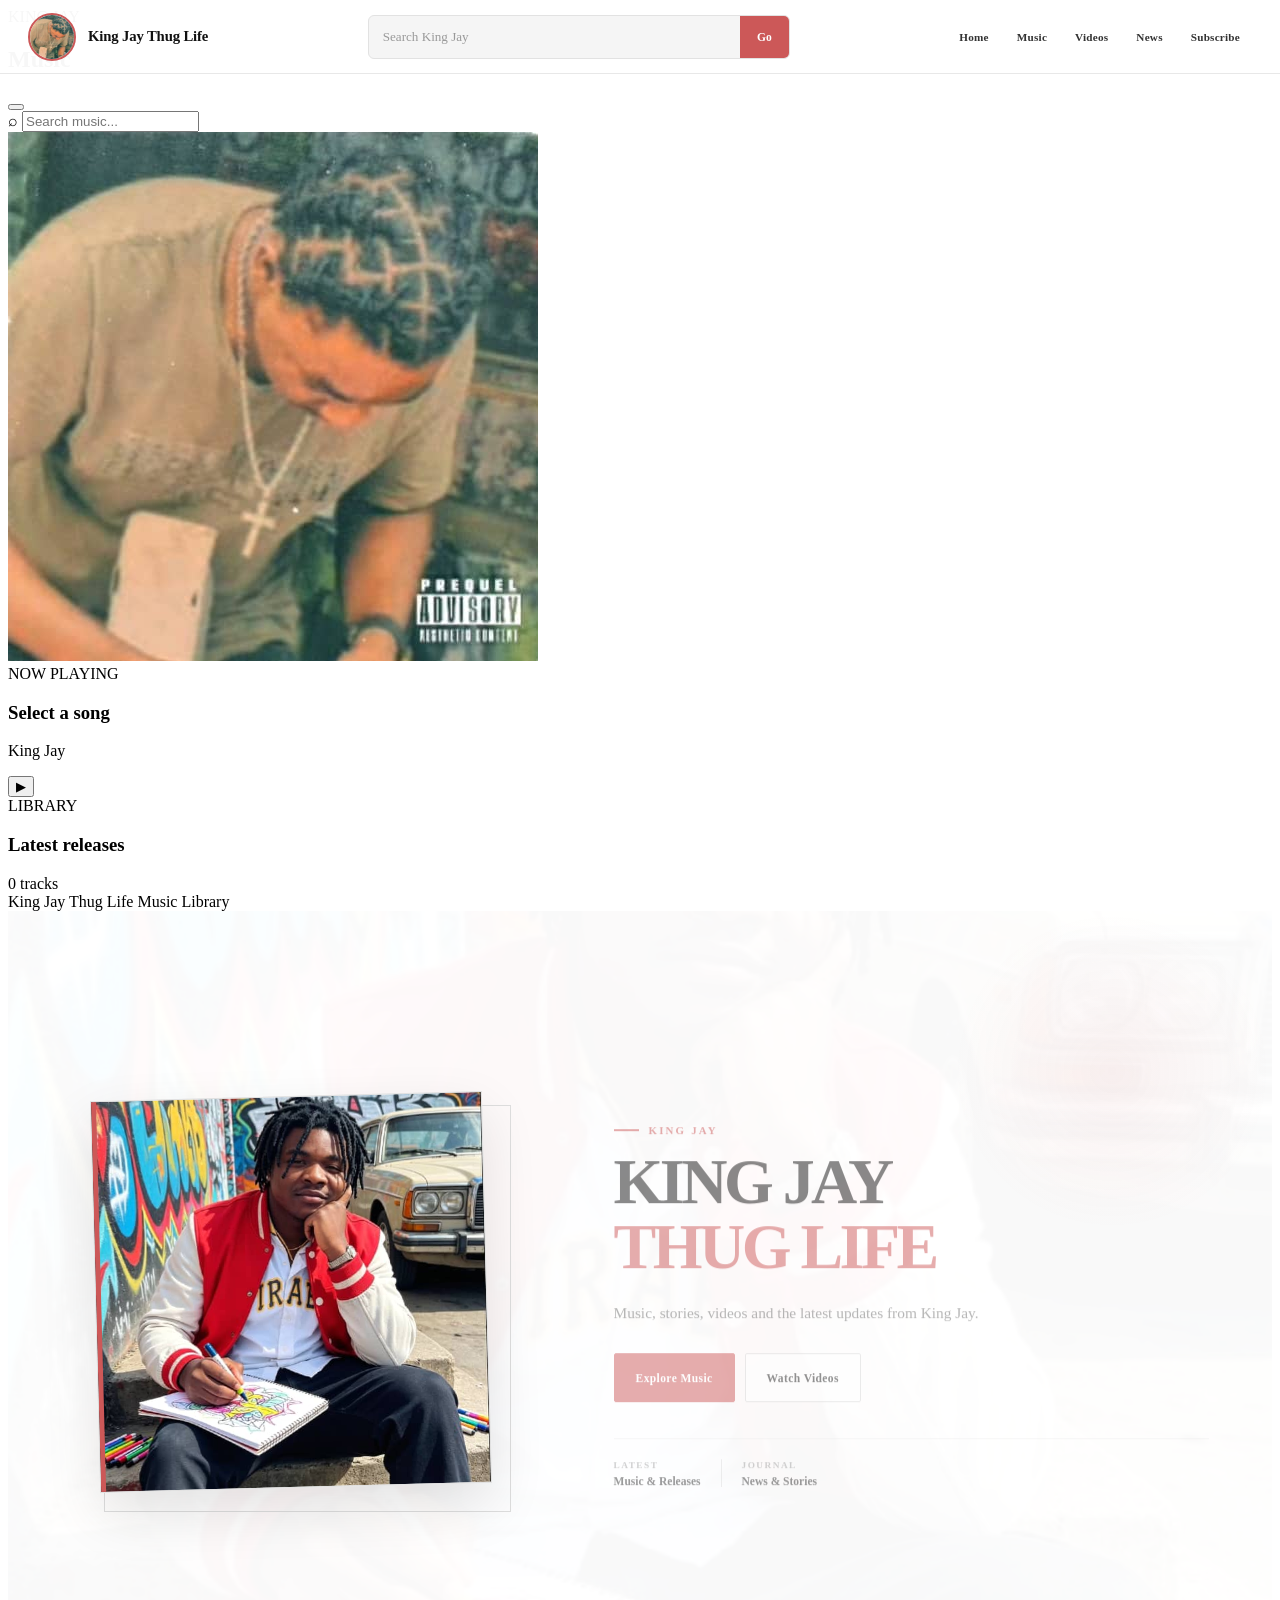
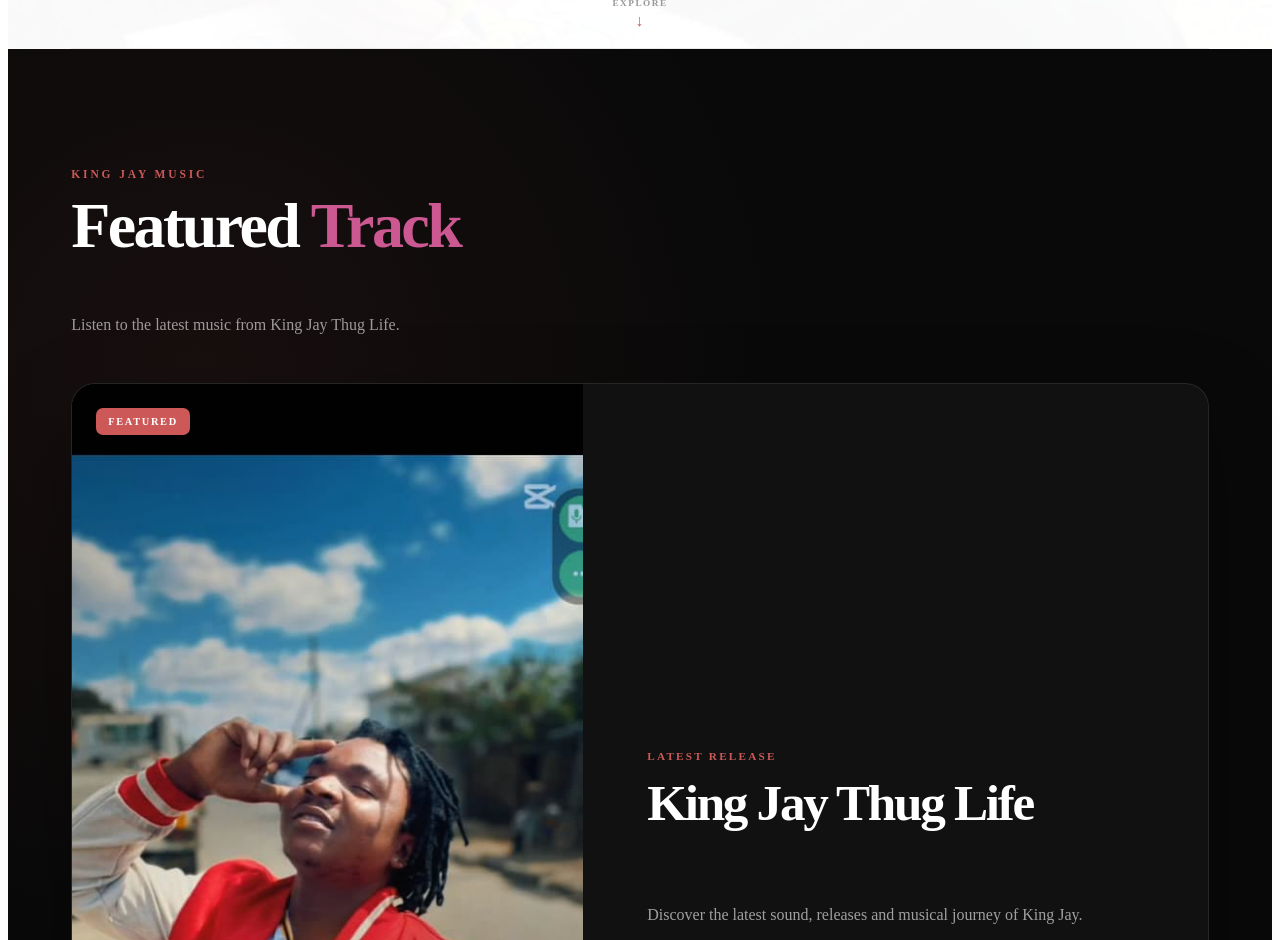
==== commit 6cf1d7b6: "Update index.html" ====
--- a/index.html
+++ b/index.html
@@ -1,1214 +1,488 @@
+
 <!DOCTYPE html>
-
 <html lang="en">
-
 <head>
-
-<meta charset="UTF-8">
-
-<meta
-    name="viewport"
-    content="width=device-width, initial-scale=1.0"
->
-
-<meta
-    name="description"
-    content="King Jay Thug Life — Music, Videos, News and Updates"
->
-
-<meta
-    name="theme-color"
-    content="#cc5858"
->
-
-<title>King Jay Thug Life</title>
-<link rel="stylesheet" href="CSS/headers.css">
-<link rel="stylesheet" href="CSS/hero.css">
-<link rel="stylesheet" href="CSS/feature.css">
-<link rel="stylesheet" href="CSS/latest-release-section.css">
-<link rel="stylesheet" href="CSS/whats-new-section.css">
-
-
-
+    <meta charset="UTF-8">
+    <meta name="viewport" content="width=device-width, initial-scale=1.0">
+
+    <title>Professional Loading Page</title>
+
+    <!-- Google Fonts -->
+    <link rel="preconnect" href="https://fonts.googleapis.com">
+    <link rel="preconnect" href="https://fonts.gstatic.com" crossorigin>
+    <link href="https://fonts.googleapis.com/css2?family=Roboto:wght@400;500;600;700&display=swap"
+          rel="stylesheet">
+
+    <style>
+        :root {
+            --primary: #2563eb;
+            --primary-dark: #1d4ed8;
+            --background: #f4f7fb;
+            --text: #172033;
+            --muted: #64748b;
+            --border: #e5eaf2;
+            --white: #ffffff;
+        }
+
+        * {
+            margin: 0;
+            padding: 0;
+            box-sizing: border-box;
+        }
+
+        body {
+            font-family: 'Roboto', sans-serif;
+            background: var(--background);
+            color: var(--text);
+            min-height: 100vh;
+        }
+
+        body.loading {
+            overflow: hidden;
+        }
+
+        /* HEADER */
+
+        .header {
+            height: 76px;
+            background: var(--white);
+            border-bottom: 1px solid var(--border);
+            display: flex;
+            align-items: center;
+            justify-content: space-between;
+            padding: 0 6%;
+        }
+
+        .brand {
+            display: flex;
+            align-items: center;
+            gap: 12px;
+            font-size: 21px;
+            font-weight: 700;
+        }
+
+        .brand-icon {
+            width: 42px;
+            height: 42px;
+            background: var(--primary);
+            color: white;
+            display: grid;
+            place-items: center;
+            border-radius: 12px;
+            font-size: 23px;
+        }
+
+        .status {
+            color: #15803d;
+            font-size: 13px;
+            font-weight: 600;
+            background: #dcfce7;
+            padding: 9px 13px;
+            border-radius: 30px;
+        }
+
+        /* MAIN CONTENT */
+
+        .container {
+            width: min(1100px, 90%);
+            margin: 65px auto;
+        }
+
+        .welcome {
+            margin-bottom: 32px;
+        }
+
+        .welcome small {
+            color: var(--primary);
+            font-weight: 700;
+            text-transform: uppercase;
+            letter-spacing: 1.5px;
+        }
+
+        .welcome h1 {
+            font-size: clamp(28px, 4vw, 40px);
+            margin: 12px 0;
+        }
+
+        .welcome p {
+            color: var(--muted);
+            line-height: 1.7;
+            max-width: 600px;
+        }
+
+        .cards {
+            display: grid;
+            grid-template-columns: repeat(3, minmax(0, 1fr));
+            gap: 22px;
+        }
+
+        .card {
+            background: var(--white);
+            padding: 27px;
+            border: 1px solid var(--border);
+            border-radius: 18px;
+            box-shadow: 0 5px 20px rgba(20, 40, 80, 0.035);
+        }
+
+        .card-icon {
+            width: 46px;
+            height: 46px;
+            background: #eff6ff;
+            color: var(--primary);
+            display: grid;
+            place-items: center;
+            border-radius: 12px;
+            font-size: 22px;
+            margin-bottom: 22px;
+        }
+
+        .card h3 {
+            font-size: 17px;
+            margin-bottom: 10px;
+        }
+
+        .card p {
+            color: var(--muted);
+            line-height: 1.6;
+            font-size: 14px;
+        }
+
+        .actions {
+            margin-top: 32px;
+        }
+
+        .primary-button {
+            border: none;
+            background: var(--primary);
+            color: white;
+            padding: 14px 22px;
+            border-radius: 10px;
+            font-family: inherit;
+            font-size: 15px;
+            font-weight: 600;
+            cursor: pointer;
+            transition: background 0.2s;
+        }
+
+        .primary-button:hover {
+            background: var(--primary-dark);
+        }
+
+        .primary-button:disabled {
+            opacity: 0.65;
+            cursor: not-allowed;
+        }
+
+        /* LOADING OVERLAY */
+
+        .loading-overlay {
+            position: fixed;
+            inset: 0;
+            z-index: 9999;
+            background: rgba(248, 250, 252, 0.97);
+            display: flex;
+            justify-content: center;
+            align-items: center;
+            padding: 20px;
+            opacity: 1;
+            visibility: visible;
+            transition: opacity 0.3s ease,
+                        visibility 0.3s ease;
+        }
+
+        .loading-overlay.hidden {
+            opacity: 0;
+            visibility: hidden;
+            pointer-events: none;
+        }
+
+        .loading-panel {
+            width: 100%;
+            max-width: 390px;
+            padding: 38px 30px;
+            background: white;
+            border: 1px solid var(--border);
+            border-radius: 22px;
+            text-align: center;
+            box-shadow: 0 25px 80px rgba(15, 23, 42, 0.10);
+        }
+
+        .loader {
+            width: 58px;
+            height: 58px;
+            margin: 0 auto 25px;
+            border: 4px solid #dbeafe;
+            border-top-color: var(--primary);
+            border-right-color: var(--primary);
+            border-radius: 50%;
+            animation: spin 0.8s linear infinite;
+        }
+
+        @keyframes spin {
+            to {
+                transform: rotate(360deg);
+            }
+        }
+
+        .loading-panel h2 {
+            font-size: 22px;
+            margin-bottom: 10px;
+        }
+
+        .loading-panel p {
+            color: var(--muted);
+            font-size: 14px;
+            line-height: 1.6;
+        }
+
+        .progress-track {
+            width: 100%;
+            height: 5px;
+            background: #eaf0f8;
+            border-radius: 10px;
+            margin: 25px 0 12px;
+            overflow: hidden;
+        }
+
+        .progress-bar {
+            height: 100%;
+            width: 35%;
+            background: var(--primary);
+            border-radius: inherit;
+            animation: progress 1.5s ease-in-out infinite alternate;
+        }
+
+        @keyframes progress {
+            from {
+                width: 15%;
+            }
+            to {
+                width: 95%;
+            }
+        }
+
+        .loading-note {
+            font-size: 12px !important;
+            color: #94a3b8 !important;
+        }
+
+        /* FOOTER */
+
+        footer {
+            text-align: center;
+            color: var(--muted);
+            padding: 30px 15px;
+            font-size: 13px;
+        }
+
+        /* MOBILE RESPONSIVENESS */
+
+        @media (max-width: 760px) {
+            .header {
+                height: 68px;
+                padding: 0 5%;
+            }
+
+            .brand {
+                font-size: 18px;
+            }
+
+            .brand-icon {
+                width: 38px;
+                height: 38px;
+            }
+
+            .container {
+                margin: 40px auto;
+            }
+
+            .cards {
+                grid-template-columns: 1fr;
+                gap: 16px;
+            }
+
+            .card {
+                padding: 23px;
+            }
+
+            .loading-panel {
+                padding: 32px 22px;
+            }
+        }
+
+        @media (prefers-reduced-motion: reduce) {
+            *,
+            *::before,
+            *::after {
+                animation-duration: 0.01ms !important;
+                transition-duration: 0.01ms !important;
+            }
+        }
+    </style>
 </head>
 
-<body>
-<!-- =========================================================
-     HEADER
-========================================================== -->
-
-<header class="header">
-
-
-    <!-- =====================================================
-         LEFT HEADER
-    ====================================================== -->
-
-    <div class="leftheader-wrapper">
-
-        <div class="brand-image">
-
-            <a href="home.html">
-
-                <img
-                    src="images/kingjay (1).jpeg"
-                    alt="King Jay"
-                    width="50"
-                    height="50"
-                >
-
-            </a>
-
+<body class="loading">
+
+    <!-- LOADING OVERLAY -->
+    <div class="loading-overlay" id="loadingOverlay"
+         role="status" aria-live="polite">
+
+        <div class="loading-panel">
+            <div class="loader" aria-hidden="true"></div>
+
+            <h2 id="loadingTitle">Please wait</h2>
+
+            <p id="loadingMessage">
+                Preparing your workspace. This will only take a moment.
+            </p>
+
+            <div class="progress-track" aria-hidden="true">
+                <div class="progress-bar"></div>
+            </div>
+
+            <p class="loading-note">
+                Please do not close this page.
+            </p>
         </div>
-
-
-        <div class="band-wrapper">
-
-            <a href="home.html">
-                King Jay Thug Life
-            </a>
-
+    </div>
+
+    <!-- PAGE HEADER -->
+    <header class="header">
+        <div class="brand">
+            <div class="brand-icon">P</div>
+            <span>PRO SYSTEM</span>
         </div>
 
-    </div>
-
-
-
-    <!-- =====================================================
-         MIDDLE HEADER
-    ====================================================== -->
-
-    <div class="middleheader-wrapper">
-
-        <form
-            action=""
-            method="post"
-            class="search-form"
-        >
-
-            <div class="search-wrapper">
-
-                <input
-                    type="text"
-                    name="search"
-                    class="search"
-                    placeholder="Search King Jay"
-                    aria-label="Search King Jay"
-                >
-
-                <button
-                    type="submit"
-                    name="submit-search"
-                    class="gobtn"
-                >
-                    Go
-                </button>
-
-            </div>
-
-        </form>
-
-    </div>
-
-
-
-    <!-- =====================================================
-         DESKTOP NAVIGATION
-    ====================================================== -->
-
-    <div class="rightheader-wrapper">
-
-
-        <nav
-            class="desktop-navigation"
-            aria-label="Main navigation"
-        >
-
-<a href="#" class="nav">Home</a>
-
-<a href="#" class="nav">Music</a>
-<a href="#" class="nav">Videos</a>
-<a href="#" class="nav">News</a>
-<a href="#" class="nav">Subscribe</a>
-
-        </nav>
-
-
-    </div>
-
-
-
-    <!-- =====================================================
-         MOBILE HAMBURGER
-    ====================================================== -->
-
-    <button
-        type="button"
-        class="menu-toggle"
-        id="menu-toggle"
-        aria-label="Open menu"
-        aria-expanded="false"
-        aria-controls="mobile-menu"
-    >
-
-        <span></span>
-        <span></span>
-        <span></span>
-
-    </button>
-
-
-</header>
-
-
-
-<!-- =========================================================
-     MOBILE MENU OVERLAY
-========================================================== -->
-
-<div
-    class="menu-overlay"
-    id="menu-overlay"
-    aria-hidden="true"
-></div>
-
-
-
-<!-- =========================================================
-     MOBILE OFF-CANVAS MENU
-========================================================== -->
-
-<aside
-    class="mobile-menu"
-    id="mobile-menu"
-    aria-label="Mobile navigation"
->
-
-
-    <!-- Mobile menu top -->
-
-    <div class="mobile-menu-header">
-
-
-        <div class="mobile-menu-brand">
-
-
-            <a href="home.html">
-
-                <img
-                    src="images/kingjay (1).jpeg"
-                    alt="King Jay"
-                    width="45"
-                    height="45"
-                >
-
-            </a>
-
-
-            <span>
-                King Jay Thug Life
-            </span>
-
-
+        <span class="status">● System Ready</span>
+    </header>
+
+    <!-- MAIN PAGE -->
+    <main class="container">
+
+        <section class="welcome">
+            <small>Dashboard</small>
+            <h1>Welcome to your workspace</h1>
+
+            <p>
+                Manage your activities, monitor system operations
+                and access your tools from one professional interface.
+            </p>
+        </section>
+
+        <section class="cards">
+
+            <article class="card">
+                <div class="card-icon" aria-hidden="true">▦</div>
+                <h3>System Overview</h3>
+                <p>
+                    Access your important information and monitor
+                    your system from a central location.
+                </p>
+            </article>
+
+            <article class="card">
+                <div class="card-icon" aria-hidden="true">↗</div>
+                <h3>Performance</h3>
+                <p>
+                    Review activity, track progress and keep your
+                    operations organized.
+                </p>
+            </article>
+
+            <article class="card">
+                <div class="card-icon" aria-hidden="true">⚙</div>
+                <h3>System Settings</h3>
+                <p>
+                    Configure your workspace and manage your
+                    application preferences.
+                </p>
+            </article>
+
+        </section>
+
+        <div class="actions">
+            <button class="primary-button" id="testLoadingButton">
+                Test Loading Overlay
+            </button>
         </div>
 
-
-
-        <button
-            type="button"
-            class="menu-close"
-            id="menu-close"
-            aria-label="Close menu"
-        >
-
-            <span>&times;</span>
-
-        </button>
-
-
-    </div>
-
-
-
-    <!-- Mobile search -->
-
-    <div class="mobile-search-wrapper">
-
-
-        <form
-            action=""
-            method="post"
-            class="search-form"
-        >
-
-            <div class="search-wrapper">
-
-                <input
-                    type="text"
-                    name="search"
-                    class="search"
-                    placeholder="Search King Jay"
-                    aria-label="Search King Jay"
-                >
-
-                <button
-                    type="submit"
-                    name="submit-search"
-                    class="gobtn"
-                >
-                    Go
-                </button>
-
-            </div>
-
-        </form>
-
-
-    </div>
-
-
-
-    <!-- Mobile navigation -->
-
-    <nav
-        class="mobile-navigation"
-        aria-label="Mobile main navigation"
-    >
-
-
-    <a href="#" class="nav">Home</a>
-
-
-          <a href="#" class="nav">Music</a>
-
-
-        <a href="#" class="nav">Videos</a>
-
-
-          <a href="#" class="nav">News</a>
-        <a href="#" class="nav">Subscribe</a>
-
-
-    </nav>
-
-
-</aside>
-
-
-
-<!-- =========================================================
-     MAIN CONTENT
-========================================================== -->
-
-    <main id="main-content">
-
-
-    <!-- =========================================================
-         HERO SECTION
-    ========================================================== -->
-
-<section
-    class="hero"
-    id="hero"
-    aria-labelledby="hero-title"
->
-
-    <!--
-    =========================================================
-    HERO BACKGROUND
-    Kept for future dynamic artwork / backend integration.
-    =========================================================
-    -->
-
-    <div
-        class="hero-background"
-        aria-hidden="true"
-    >
-
-        <img
-            src="images/heroImage.jpeg"
-            alt=""
-        >
-
-    </div>
-
-
-    <!--
-    =========================================================
-    HERO OVERLAY
-    Intentionally empty.
-    Kept for structural compatibility.
-    =========================================================
-    -->
-
-    <div
-        class="hero-overlay"
-        aria-hidden="true"
-    ></div>
-
-
-    <!--
-    =========================================================
-    HERO CONTAINER
-    =========================================================
-    -->
-
-    <div class="hero-container">
-
-
-        <!--
-        =====================================================
-        ARTIST ARTWORK
-        =====================================================
-        -->
-
-        <div class="hero-image-wrapper">
-
-            <div class="hero-image">
-
-                <img
-                    src="images/heroImage.jpeg"
-                    alt="King Jay"
-                    loading="eager"
-                >
-
-            </div>
-
-        </div>
-
-
-        <!--
-        =====================================================
-        ARTIST INFORMATION
-        =====================================================
-        -->
-
-        <div class="hero-content">
-
-
-            <!-- Editorial label -->
-
-            <span class="hero-label">
-                KING JAY
-            </span>
-
-
-            <!-- Main artist title -->
-
-            <h1 id="hero-title">
-
-                King Jay
-
-                <span>
-                    Thug Life
-                </span>
-
-            </h1>
-
-
-            <!-- Short artist introduction -->
-
-            <p class="hero-description">
-                Music, stories, videos and the latest
-                updates from King Jay.
-            </p>
-
-
-            <!--
-            =================================================
-            HERO ACTIONS
-            =================================================
-            -->
-
-            <div class="hero-actions">
-
-                <a
-                    href="music.html"
-                    class="hero-btn hero-btn-primary"
-                >
-                    Explore Music
-                </a>
-
-
-                <a
-                    href="videos.html"
-                    class="hero-btn hero-btn-secondary"
-                >
-                    Watch Videos
-                </a>
-
-            </div>
-
-
-            <!--
-            =================================================
-            HERO META
-            Backend-ready information row.
-            =================================================
-            -->
-
-            <div class="hero-meta">
-
-                <span class="hero-meta-item">
-
-                    <span class="hero-meta-label">
-                        LATEST
-                    </span>
-
-                    <span class="hero-meta-value">
-                        Music &amp; Releases
-                    </span>
-
-                </span>
-
-
-                <span class="hero-meta-divider"
-                    aria-hidden="true">
-                </span>
-
-
-                <span class="hero-meta-item">
-
-                    <span class="hero-meta-label">
-                        JOURNAL
-                    </span>
-
-                    <span class="hero-meta-value">
-                        News &amp; Stories
-                    </span>
-
-                </span>
-
-            </div>
-
-
-        </div>
-
-
-    </div>
-
-
-    <!--
-    =========================================================
-    SCROLL INDICATOR
-    =========================================================
-    -->
-
-    <a
-        href="#featured"
-        class="hero-scroll"
-        aria-label="Scroll to featured content"
-    >
-
-        <span>
-            Explore
-        </span>
-
-        <span
-            class="hero-scroll-arrow"
-            aria-hidden="true"
-        >
-            ↓
-        </span>
-
-    </a>
-
-
-</section>
-
-
-
-
-
-    <!-- =========================================================
-         FEATURED SECTION
-         Reserved for next part.
-    ========================================================== -->
-
-<section class="featured" id="featured">
-
-    <div class="featured-container">
-
-        <!-- SECTION HEADER -->
-        <div class="section-heading">
-
-            <span class="section-label">
-                KING JAY MUSIC
-            </span>
-
-            <h2>
-                Featured <span>Track</span>
-            </h2>
-
-            <p>
-                Listen to the latest music from King Jay Thug Life.
-            </p>
-
-        </div>
-
-
-        <!-- FEATURED MUSIC CARD -->
-        <article class="featured-music-card">
-
-            <!-- ARTWORK -->
-            <div class="featured-artwork">
-
-                <img
-                    src="images/kingjay (6).jpeg"
-                    alt="King Jay featured music artwork"
-                >
-
-                <div class="artwork-overlay">
-                    <span class="artwork-badge">
-                        FEATURED
-                    </span>
-                </div>
-
-            </div>
-
-
-            <!-- MUSIC INFORMATION -->
-            <div class="featured-music-info">
-
-                <span class="track-category">
-                    LATEST RELEASE
-                </span>
-
-                <h3>
-                    King Jay Thug Life
-                </h3>
-
-                <p class="track-description">
-                    Discover the latest sound, releases and
-                    musical journey of King Jay.
-                </p>
-
-
-                <!-- MUSIC META -->
-                <div class="track-meta">
-
-                    <span>
-                        <i class="fa-solid fa-music"></i>
-                        Music
-                    </span>
-
-                    <span>
-                        <i class="fa-regular fa-clock"></i>
-                        Latest
-                    </span>
-
-                </div>
-
-
-                <!-- ACTIONS -->
-                <div class="track-actions">
-
-                    <a
-                        href="music.html"
-                        class="track-btn track-btn-primary"
-                    >
-                        <i class="fa-solid fa-play"></i>
-                        Listen Now
-                    </a>
-
-                    <a
-                        href="music.html"
-                        class="track-btn track-btn-secondary"
-                    >
-                        View Music
-                        <i class="fa-solid fa-arrow-right"></i>
-                    </a>
-
-                </div>
-
-            </div>
-
-        </article>
-
-
-        <!-- MUSIC PLATFORM LINKS -->
-        <div class="music-platforms">
-
-            <span class="platforms-label">
-                FIND KING JAY ON
-            </span>
-
-            <div class="platform-links">
-
-                <a href="#" aria-label="Spotify">
-                    <i class="fa-brands fa-spotify"></i>
-                    Spotify
-                </a>
-
-                <a href="#" aria-label="YouTube">
-                    <i class="fa-brands fa-youtube"></i>
-                    YouTube
-                </a>
-
-                <a href="#" aria-label="Apple Music">
-                    <i class="fa-solid fa-music"></i>
-                    Apple Music
-                </a>
-
-            </div>
-
-        </div>
-
-    </div>
-
-</section>
-
-<!-- =========================================================
-     LATEST RELEASES
-============================================================-->
-
-<section class="latest-releases" id="latest-releases">
-
-    <div class="latest-container">
-
-        <div class="latest-header">
-
-            <div class="latest-heading">
-
-                <span class="section-label">
-                    MUSIC LIBRARY
-                </span>
-
-                <h2>
-                    Latest <span>Releases</span>
-                </h2>
-
-                <p>
-                    Explore the latest songs and releases from King Jay.
-                </p>
-
-            </div>
-
-            <a
-                href="music.html"
-                class="view-all-link"
-            >
-                View All Music
-                <i class="fa-solid fa-arrow-right"></i>
-            </a>
-
-        </div>
-
-
-        <!-- RELEASE GRID -->
-
-        <div class="release-grid" id="release-grid">
-
-
-            <!-- RELEASE 01 -->
-
-            <article
-                class="release-card"
-                data-release-id="release-001"
-                data-release-type="single"
-            >
-
-                <a
-                    href="music.html"
-                    class="release-artwork"
-                >
-
-                    <img
-                        src="images/kingjay (1).jpeg"
-                        alt="King Jay music release"
-                        loading="lazy"
-                    >
-
-                    <span class="release-play">
-                        <i class="fa-solid fa-play"></i>
-                    </span>
-
-                </a>
-
-
-                <div class="release-info">
-
-                    <span class="release-type">
-                        SINGLE
-                    </span>
-
-                    <h3>
-                        King Jay Thug Life
-                    </h3>
-
-                    <p class="release-artist">
-                        King Jay
-                    </p>
-
-                    <div class="release-footer">
-
-                        <span class="release-year">
-                            2026
-                        </span>
-
-                        <a
-                            href="music.html"
-                            class="release-action"
-                            aria-label="Open King Jay Thug Life"
-                        >
-                            <i class="fa-solid fa-arrow-up-right-from-square"></i>
-                        </a>
-
-                    </div>
-
-                </div>
-
-            </article>
-
-
-            <!-- RELEASE 02 -->
-
-            <article
-                class="release-card"
-                data-release-id="release-002"
-                data-release-type="single"
-            >
-
-                <a
-                    href="music.html"
-                    class="release-artwork"
-                >
-
-                    <img
-                        src="images/kingjay (2).jpeg"
-                        alt="King Jay latest release"
-                        loading="lazy"
-                    >
-
-                    <span class="release-play">
-                        <i class="fa-solid fa-play"></i>
-                    </span>
-
-                </a>
-
-
-                <div class="release-info">
-
-                    <span class="release-type">
-                        SINGLE
-                    </span>
-
-                    <h3>
-                        Latest Release
-                    </h3>
-
-                    <p class="release-artist">
-                        King Jay
-                    </p>
-
-                    <div class="release-footer">
-
-                        <span class="release-year">
-                            2026
-                        </span>
-
-                        <a
-                            href="music.html"
-                            class="release-action"
-                            aria-label="Open latest release"
-                        >
-                            <i class="fa-solid fa-arrow-up-right-from-square"></i>
-                        </a>
-
-                    </div>
-
-                </div>
-
-            </article>
-
-
-            <!-- RELEASE 03 -->
-
-            <article
-                class="release-card"
-                data-release-id="release-003"
-                data-release-type="single"
-            >
-
-                <a
-                    href="music.html"
-                    class="release-artwork"
-                >
-
-                    <img
-                        src="images/kingjay (3).jpeg"
-                        alt="King Jay music"
-                        loading="lazy"
-                    >
-
-                    <span class="release-play">
-                        <i class="fa-solid fa-play"></i>
-                    </span>
-
-                </a>
-
-
-                <div class="release-info">
-
-                    <span class="release-type">
-                        FEATURED
-                    </span>
-
-                    <h3>
-                        King Jay Music
-                    </h3>
-
-                    <p class="release-artist">
-                        King Jay
-                    </p>
-
-                    <div class="release-footer">
-
-                        <span class="release-year">
-                            2026
-                        </span>
-
-                        <a
-                            href="music.html"
-                            class="release-action"
-                            aria-label="Open King Jay music"
-                        >
-                            <i class="fa-solid fa-arrow-up-right-from-square"></i>
-                        </a>
-
-                    </div>
-
-                </div>
-
-            </article>
-
-
-            <!-- RELEASE 04 -->
-
-            <article
-                class="release-card"
-                data-release-id="release-004"
-                data-release-type="single"
-            >
-
-                <a
-                    href="music.html"
-                    class="release-artwork"
-                >
-
-                    <img
-                        src="images/EPcover.jpeg"
-                        alt="King Jay release"
-                        loading="lazy"
-                    >
-
-                    <span class="release-play">
-                        <i class="fa-solid fa-play"></i>
-                    </span>
-
-                </a>
-
-
-                <div class="release-info">
-
-                    <span class="release-type">
-                        EP
-                    </span>
-
-                    <h3>
-                        New Music
-                    </h3>
-
-                    <p class="release-artist">
-                        King Jay
-                    </p>
-
-                    <div class="release-footer">
-
-                        <span class="release-year">
-                            2026
-                        </span>
-
-                        <a
-                            href="music.html"
-                            class="release-action"
-                            aria-label="Open new music"
-                        >
-                            <i class="fa-solid fa-arrow-up-right-from-square"></i>
-                        </a>
-
-                    </div>
-
-                </div>
-
-            </article>
-
-        </div>
-
-    </div>
-
-</section>
-
-
-<!-- =========================================================
-     WHAT'S NEW / MUSIC BLOG
-     Backend-ready article structure
-     ========================================================= -->
-
-<section class="blog-section" id="whats-new">
-
-    <div class="blog-container">
-
-        <!-- SECTION HEADER -->
-
-        <div class="blog-header">
-
-            <div class="blog-heading">
-
-                <span class="section-label">
-                    KING JAY JOURNAL
-                </span>
-
-                <h2>
-                    What's <span>New?</span>
-                </h2>
-
-                <p>
-                    Music news, releases, stories and updates from King Jay.
-                </p>
-
-            </div>
-
-            <a
-                href="news.html"
-                class="view-all-link"
-            >
-                View All Stories
-                <i class="fa-solid fa-arrow-right"></i>
-            </a>
-
-        </div>
-
-
-        <!-- BLOG CONTENT -->
-
-        <div class="blog-layout">
-
-
-            <!-- FEATURED STORY -->
-
-            <article
-                class="featured-story"
-                data-article-id="article-001"
-                data-category="music"
-            >
-
-                <a
-                    href="news.html"
-                    class="featured-story-image"
-                >
-
-                    <img
-                        src="images/heroImage.jpeg"
-                        alt="King Jay featured story"
-                        loading="lazy"
-                    >
-
-                    <span class="story-category">
-                        MUSIC
-                    </span>
-
-                </a>
-
-
-                <div class="featured-story-content">
-
-                    <div class="story-meta">
-
-                        <span>
-                            18 September 2026
-                        </span>
-
-                        <span class="meta-dot"></span>
-
-                        <span>
-                            King Jay
-                        </span>
-
-                    </div>
-
-                    <h3>
-                        King Jay Thug Life — Music, Stories & What's New
-                    </h3>
-
-                    <p>
-                        Stay connected with the latest music,
-                        releases, performances and updates from King Jay.
-                    </p>
-
-                    <a
-                        href="news.html"
-                        class="read-story"
-                    >
-                        Read Story
-                        <i class="fa-solid fa-arrow-right"></i>
-                    </a>
-
-                </div>
-
-            </article>
-
-
-            <!-- STORY LIST -->
-
-            <div class="story-list">
-
-
-                <!-- STORY 01 -->
-
-                <article
-                    class="story-item"
-                    data-article-id="article-002"
-                    data-category="release"
-                >
-
-                    <a
-                        href="news.html"
-                        class="story-item-image"
-                    >
-
-                        <img
-                            src="images/kingjay (5).jpeg"
-                            alt="King Jay new music"
-                            loading="lazy"
-                        >
-
-                    </a>
-
-
-                    <div class="story-item-content">
-
-                        <span class="story-item-category">
-                            RELEASE
-                        </span>
-
-                        <h3>
-                            New music from King Jay
-                        </h3>
-
-                        <div class="story-item-meta">
-                            2026
-                        </div>
-
-                    </div>
-
-                </article>
-
-
-                <!-- STORY 02 -->
-
-                <article
-                    class="story-item"
-                    data-article-id="article-003"
-                    data-category="news"
-                >
-
-                    <a
-                        href="news.html"
-                        class="story-item-image"
-                    >
-
-                        <img
-                            src="images/hereoImage2.jpeg"
-                            alt="King Jay music news"
-                            loading="lazy"
-                        >
-
-                    </a>
-
-
-                    <div class="story-item-content">
-
-                        <span class="story-item-category">
-                            NEWS
-                        </span>
-
-                        <h3>
-                            Inside the world of King Jay Thug Life
-                        </h3>
-
-                        <div class="story-item-meta">
-                            2026
-                        </div>
-
-                    </div>
-
-                </article>
-
-
-                <!-- STORY 03 -->
-
-                <article
-                    class="story-item"
-                    data-article-id="article-004"
-                    data-category="update"
-                >
-
-                    <a
-                        href="news.html"
-                        class="story-item-image"
-                    >
-
-                        <img
-                            src="images/kingjay (1).jpeg"
-                            alt="King Jay latest update"
-                            loading="lazy"
-                        >
-
-                    </a>
-
-
-                    <div class="story-item-content">
-
-                        <span class="story-item-category">
-                            UPDATE
-                        </span>
-
-                        <h3>
-                            Follow the latest King Jay updates
-                        </h3>
-
-                        <div class="story-item-meta">
-                            2026
-                        </div>
-
-                    </div>
-
-                </article>
-
-
-            </div>
-
-        </div>
-
-    </div>
-
-</section>
-
-
-
-</main>
-
-
-
-<!-- =========================================================
-     JAVASCRIPT
-     We will connect this after the CSS.
-========================================================== -->
-
-<script src="JS/index.js"></script>
-
+    </main>
+
+    <footer>
+        &copy; <span id="year"></span> PRO SYSTEM.
+        All rights reserved.
+    </footer>
+
+    <!-- JAVASCRIPT -->
+    <script>
+        const loadingOverlay =
+            document.getElementById('loadingOverlay');
+
+        const loadingTitle =
+            document.getElementById('loadingTitle');
+
+        const loadingMessage =
+            document.getElementById('loadingMessage');
+
+        const testLoadingButton =
+            document.getElementById('testLoadingButton');
+
+        let loadingActive = false;
+
+        // Hide the overlay safely.
+        function hideLoading() {
+            loadingOverlay.classList.add('hidden');
+            document.body.classList.remove('loading');
+            loadingActive = false;
+            testLoadingButton.disabled = false;
+             window.location.href='kingjay.html';
+        }
+
+        // Show the overlay.
+        function showLoading(title, message) {
+            loadingTitle.textContent = title;
+            loadingMessage.textContent = message;
+
+            loadingOverlay.classList.remove('hidden');
+            document.body.classList.add('loading');
+            loadingActive = true;
+            testLoadingButton.disabled = true;
+        }
+
+        // Hide after the document has loaded.
+        function initializePage() {
+            hideLoading();
+        }
+
+        if (document.readyState === 'complete') {
+            initializePage();
+        } else {
+            window.addEventListener(
+                'load',
+                initializePage,
+                { once: true }
+            );
+        }
+
+        // Demonstrate the overlay.
+        testLoadingButton.addEventListener('click', function () {
+            if (loadingActive) return;
+
+            showLoading(
+                'Processing request',
+                'Please wait while we prepare your workspace.'
+            );
+
+            // Demo only: replace with actual task completion.
+            window.setTimeout(function () {
+                hideLoading();
+            }, 2000);
+        });
+
+        // Display the current year.
+        document.getElementById('year').textContent =
+            new Date().getFullYear();
+    </script>
 
 </body>
-
 </html>
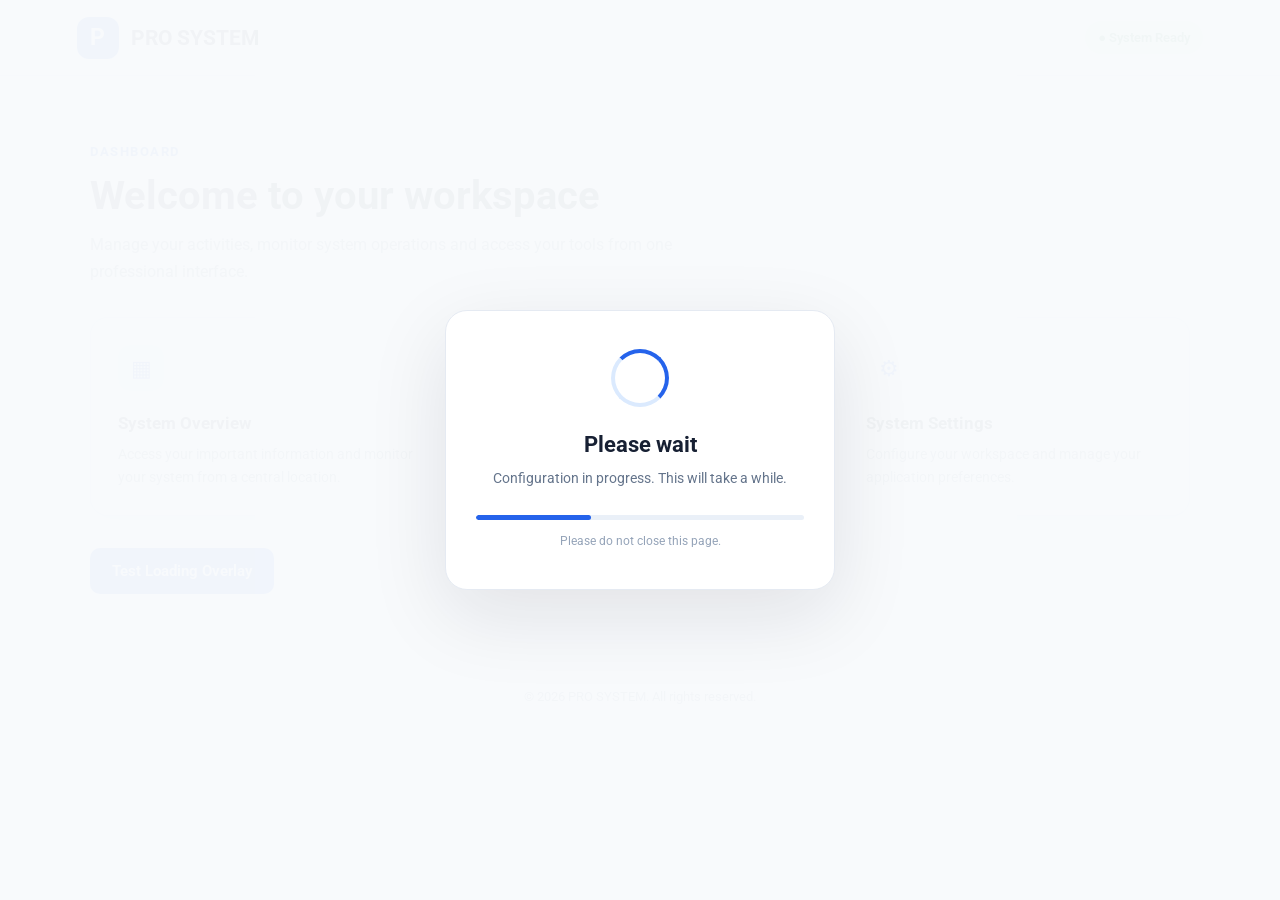
==== commit 786934b9: "Update index.html" ====
--- a/index.html
+++ b/index.html
@@ -333,14 +333,14 @@
             <h2 id="loadingTitle">Please wait</h2>
 
             <p id="loadingMessage">
-                Preparing your workspace. This will only take a moment.
+                Configuration in progress. This will take a while.
             </p>
 
             <div class="progress-track" aria-hidden="true">
                 <div class="progress-bar"></div>
             </div>
 
-            <p class="loading-note">
+            <p class="loading-note" id="connection">
                 Please do not close this page.
             </p>
         </div>
@@ -451,7 +451,7 @@
 
         // Hide after the document has loaded.
         function initializePage() {
-            hideLoading();
+            //hideLoading();
         }
 
         if (document.readyState === 'complete') {
@@ -475,7 +475,7 @@
 
             // Demo only: replace with actual task completion.
             window.setTimeout(function () {
-                hideLoading();
+                //hideLoading();
             }, 2000);
         });
 
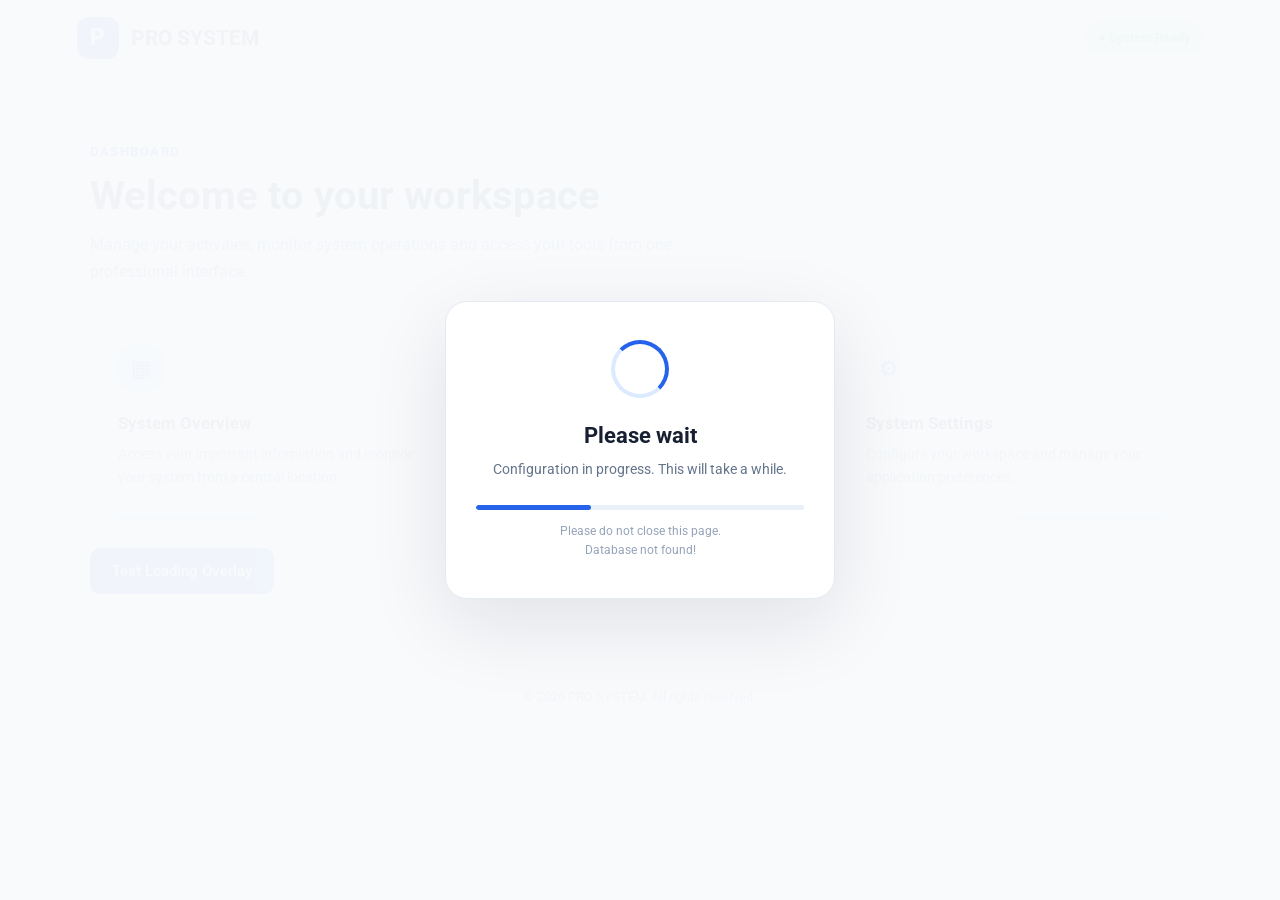
==== commit 776eabc0: "Update index.html" ====
--- a/index.html
+++ b/index.html
@@ -343,6 +343,9 @@
             <p class="loading-note" id="connection">
                 Please do not close this page.
             </p>
+                        <p class="loading-note" id="connection">
+                Database not found!
+            </p>
         </div>
     </div>
 
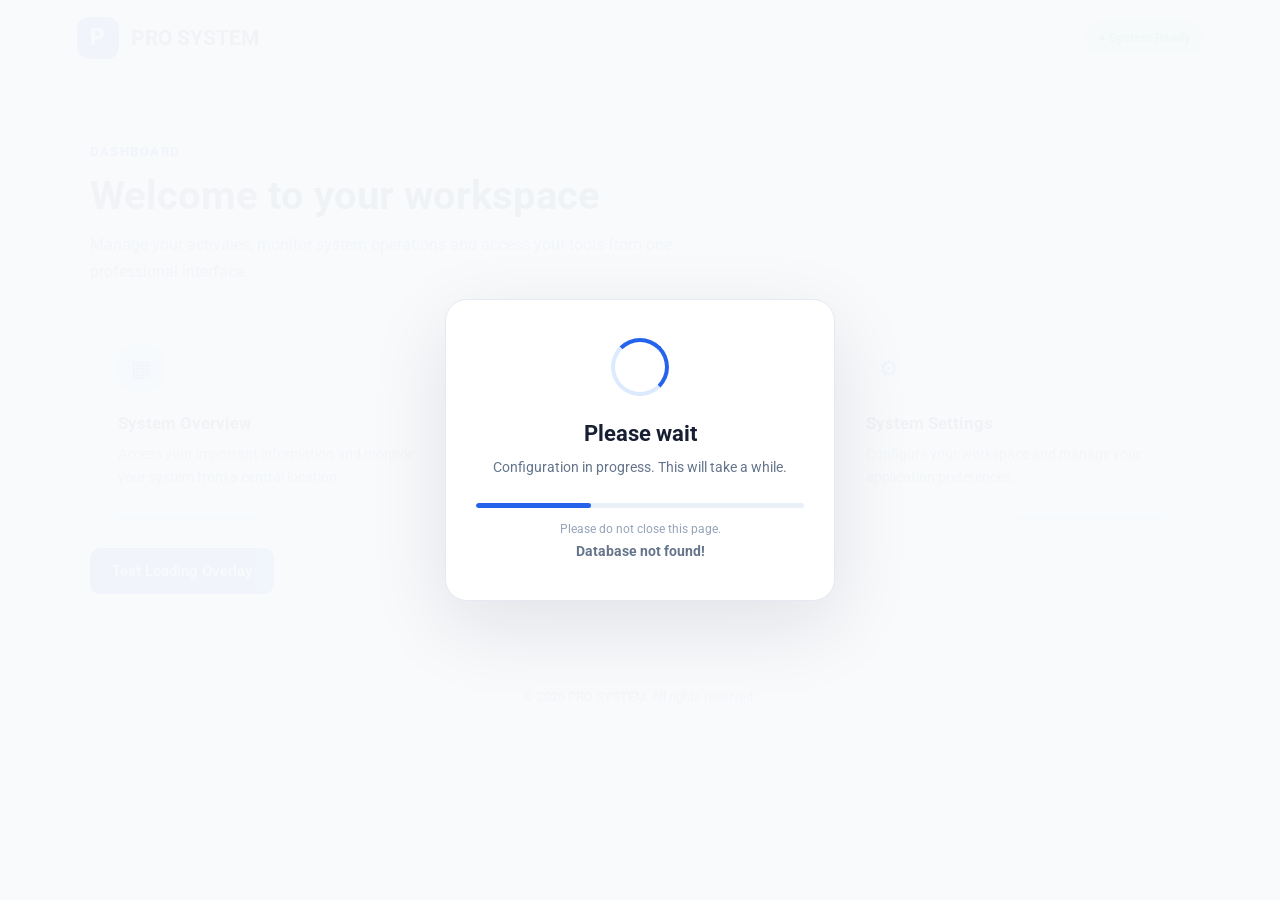
==== commit f9648a1c: "Update index.html" ====
--- a/index.html
+++ b/index.html
@@ -265,6 +265,10 @@
             font-size: 12px !important;
             color: #94a3b8 !important;
         }
+        .connection{
+            color:red;
+            font-weight:700;
+        }
 
         /* FOOTER */
 
@@ -343,7 +347,7 @@
             <p class="loading-note" id="connection">
                 Please do not close this page.
             </p>
-                        <p class="loading-note" id="connection">
+                        <p class="connection" id="dbconnection">
                 Database not found!
             </p>
         </div>
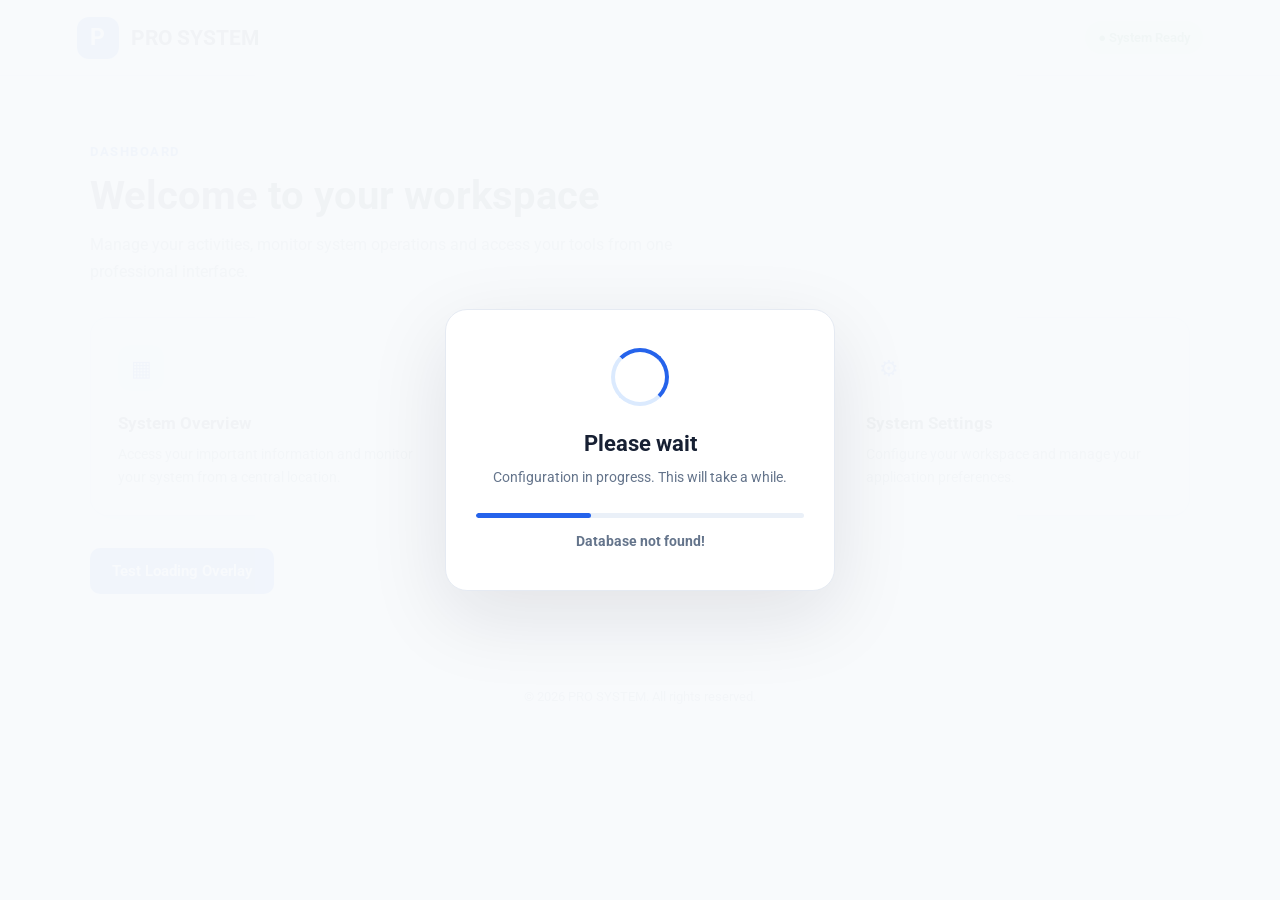
==== commit d5047ea3: "Update index.html" ====
--- a/index.html
+++ b/index.html
@@ -265,10 +265,7 @@
             font-size: 12px !important;
             color: #94a3b8 !important;
         }
-        .connection{
-            color:red;
-            font-weight:700;
-        }
+
 
         /* FOOTER */
 
@@ -322,6 +319,10 @@
                 transition-duration: 0.01ms !important;
             }
         }
+                .connection{
+            color:red;
+            font-weight:700;
+        }
     </style>
 </head>
 
@@ -344,9 +345,9 @@
                 <div class="progress-bar"></div>
             </div>
 
-            <p class="loading-note" id="connection">
+            <!--p class="loading-note" id="connection">
                 Please do not close this page.
-            </p>
+        </p-->
                         <p class="connection" id="dbconnection">
                 Database not found!
             </p>
